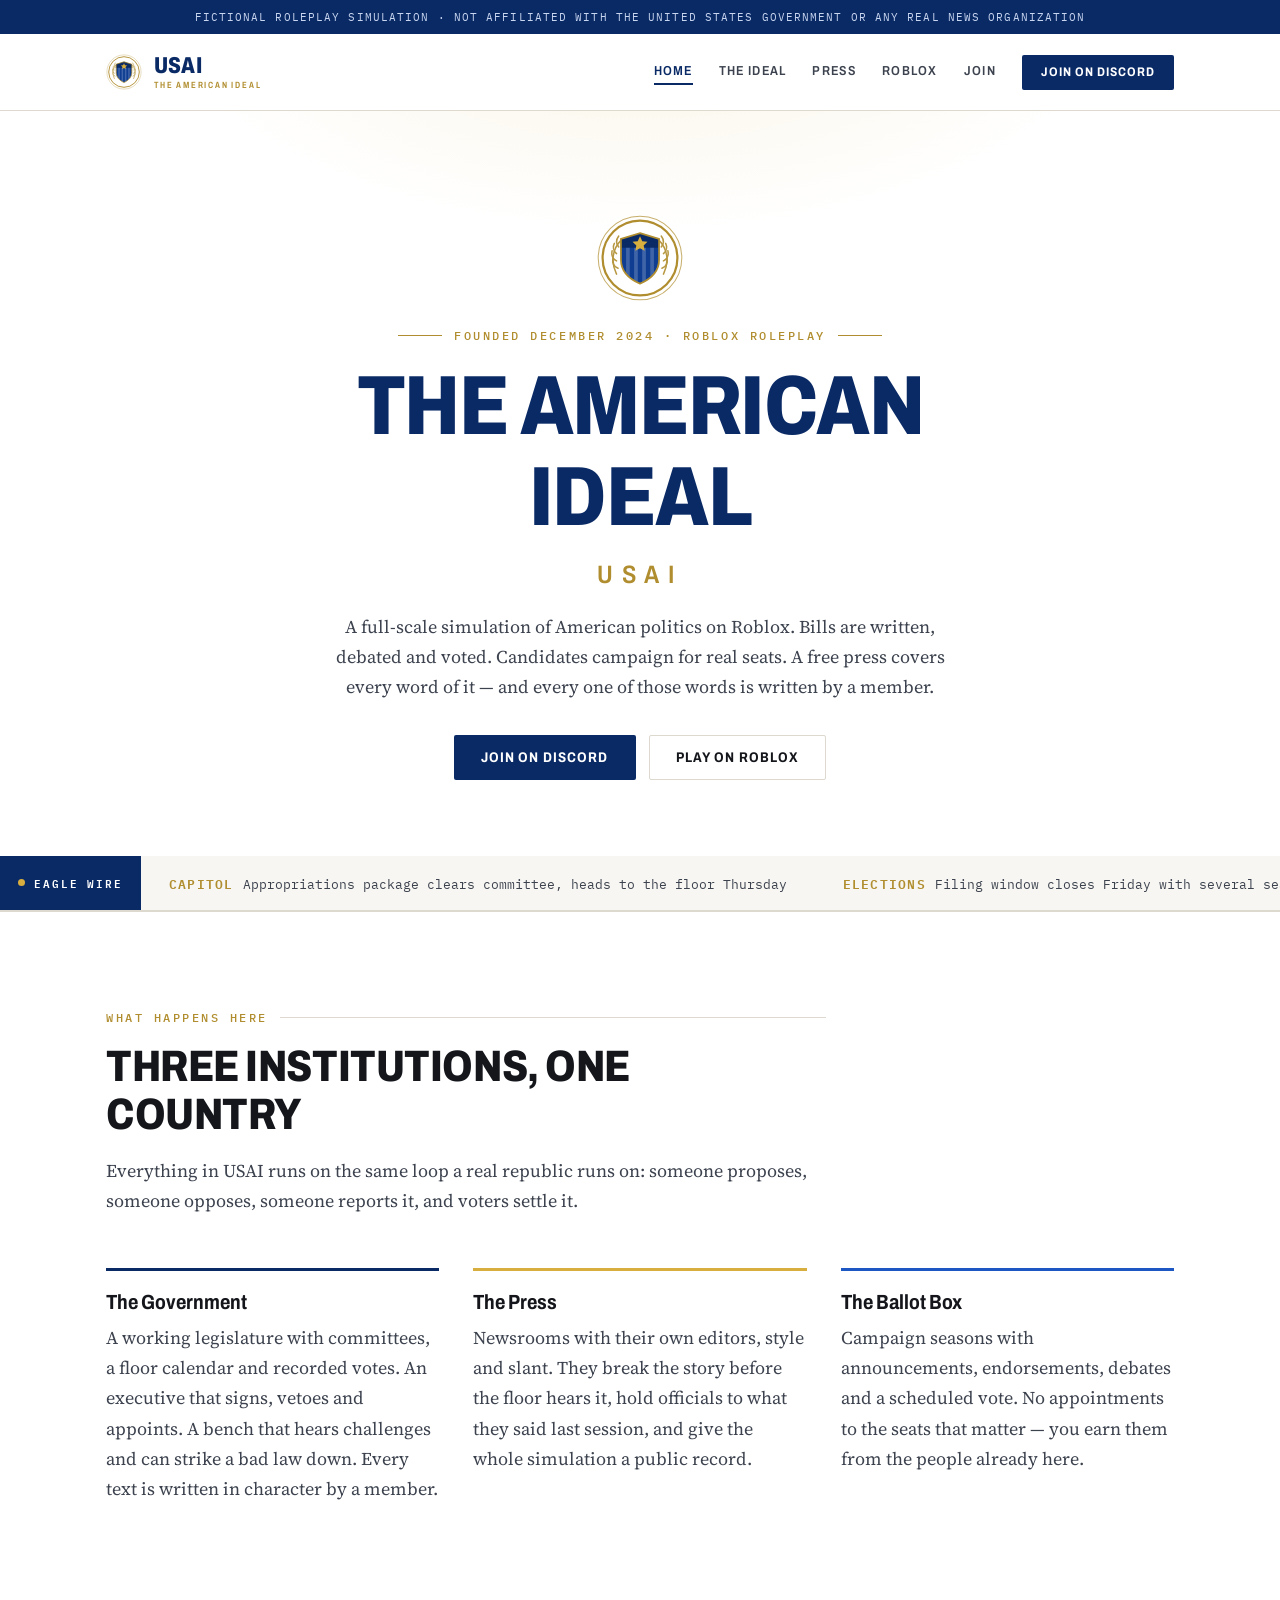
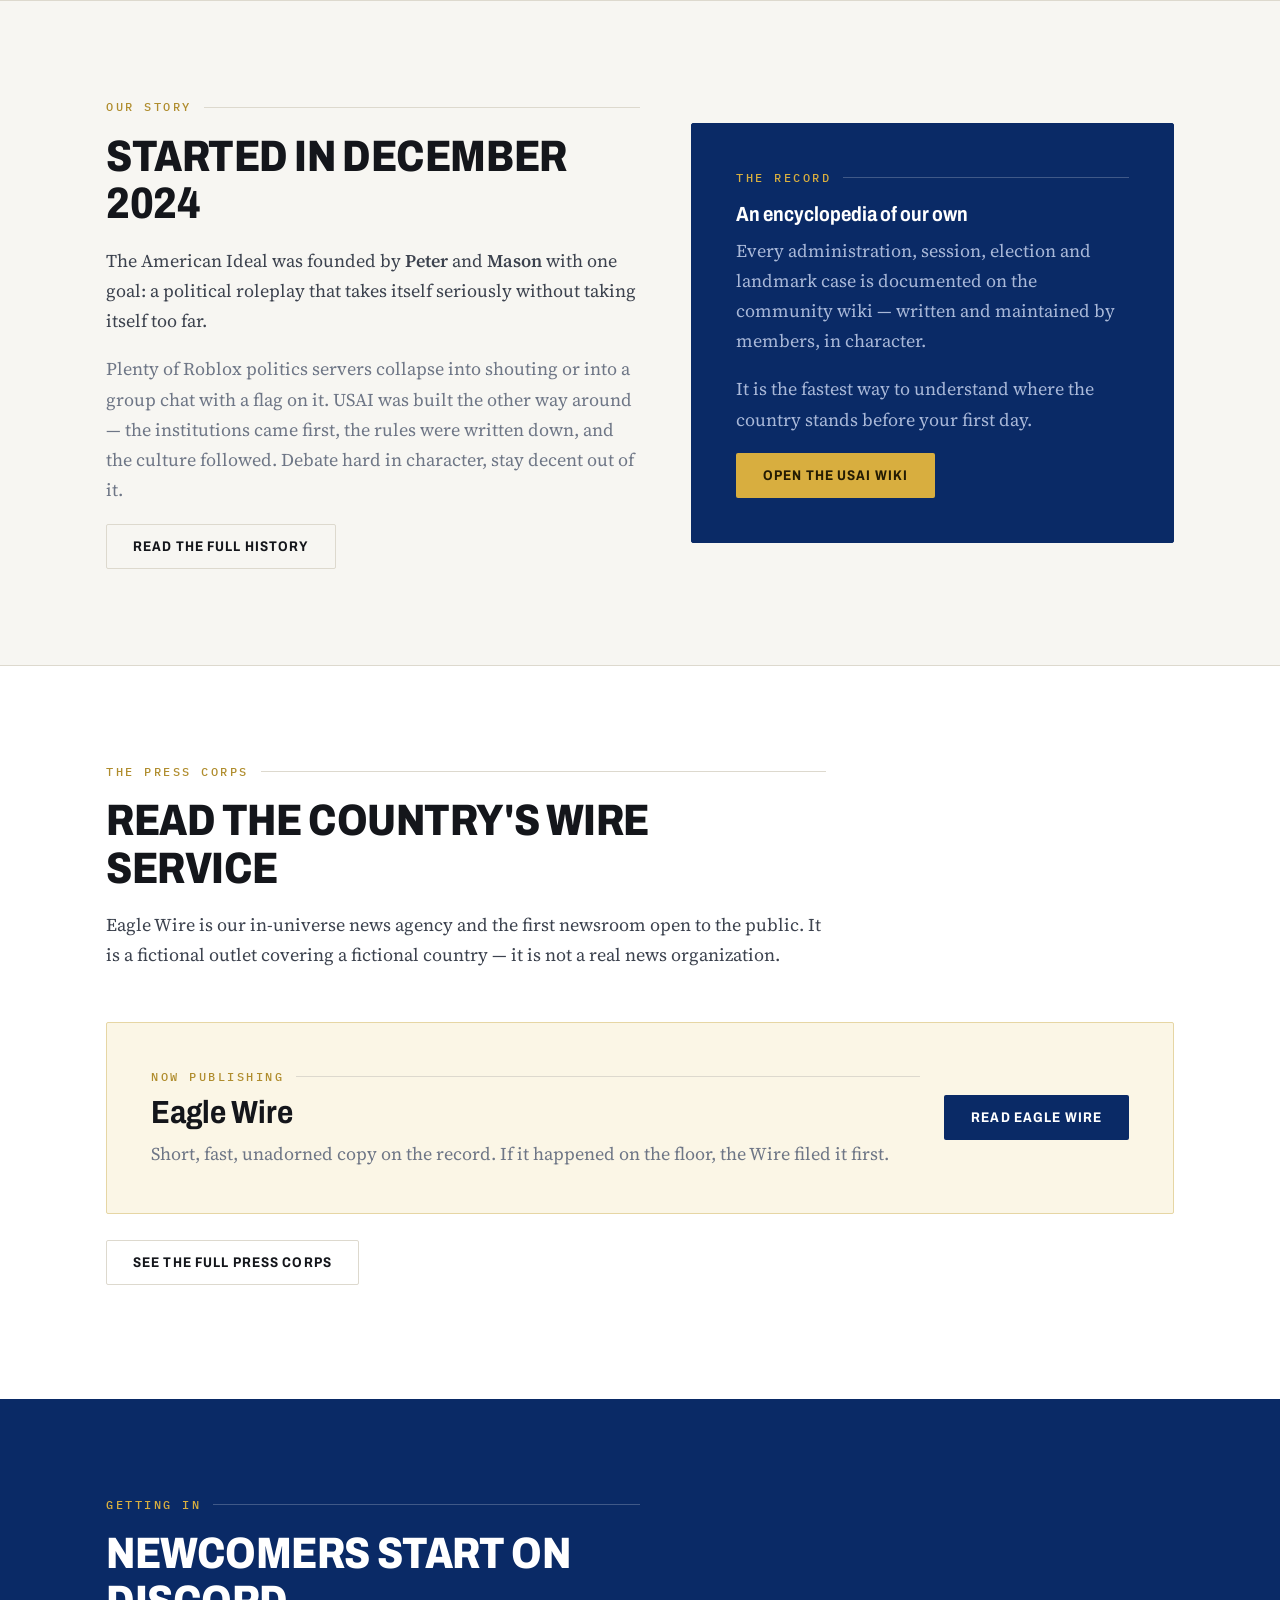
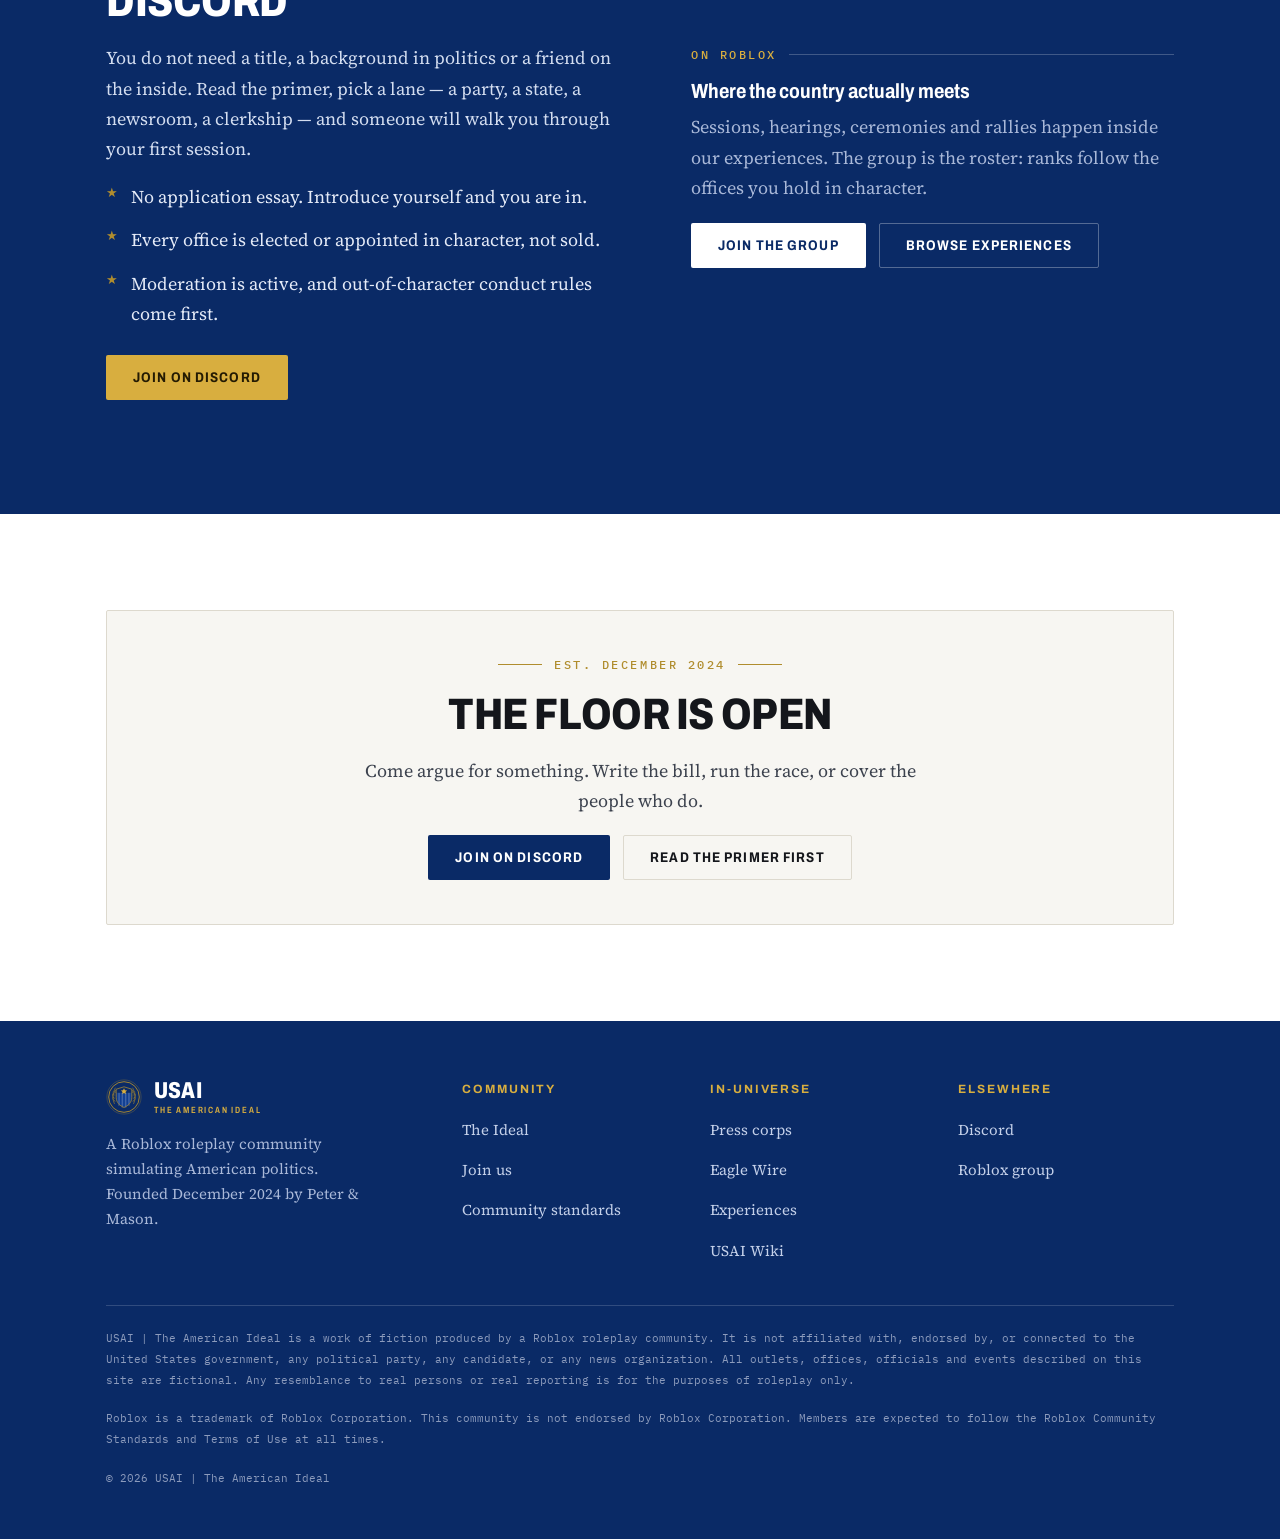
==== index.html @ fcc7422c "Add files via upload" ====
<!DOCTYPE html>
<html lang="en">
<head>
<meta charset="utf-8">
<meta name="viewport" content="width=device-width, initial-scale=1">
<title>USAI | The American Ideal — Roblox political roleplay community</title>
<meta name="description" content="The American Ideal (USAI) is a Roblox roleplay community simulating American politics — Congress, the courts, elections and a full press corps. Founded December 2024. Join on Discord.">
<link rel="canonical" href="https://YOURDOMAIN.com/index.html">
<meta name="theme-color" content="#0A2A66">
<meta property="og:type" content="website">
<meta property="og:title" content="USAI | The American Ideal — Roblox political roleplay community">
<meta property="og:description" content="The American Ideal (USAI) is a Roblox roleplay community simulating American politics — Congress, the courts, elections and a full press corps. Founded December 2024. Join on Discord.">
<meta property="og:url" content="https://YOURDOMAIN.com/index.html">
<meta property="og:site_name" content="USAI | The American Ideal">
<meta name="twitter:card" content="summary_large_image">
<link rel="icon" href="assets/emblem.svg" type="image/svg+xml">
<link rel="preconnect" href="https://fonts.googleapis.com">
<link rel="preconnect" href="https://fonts.gstatic.com" crossorigin>
<link href="https://fonts.googleapis.com/css2?family=Archivo:wdth,wght@62..125,400..800&family=IBM+Plex+Mono:wght@400;500;600&family=Source+Serif+4:opsz,wght@8..60,400..700&display=swap" rel="stylesheet">
<link rel="stylesheet" href="styles.css">
<script type="application/ld+json">
{
  "@context": "https://schema.org",
  "@type": "Organization",
  "name": "USAI | The American Ideal",
  "alternateName": "The American Ideal",
  "url": "https://YOURDOMAIN.com/",
  "logo": "https://YOURDOMAIN.com/assets/emblem.svg",
  "foundingDate": "2024-12",
  "description": "A Roblox roleplay community simulating American politics, founded in December 2024.",
  "sameAs": ["https://usai.miraheze.org/wiki/Main_Page"]
}
</script>
</head>
<body>
<a class="skip" href="#main">Skip to content</a>

<div class="strip">Fictional roleplay simulation &middot; Not affiliated with the United States government or any real news organization</div>

<header class="site-head">
  <div class="wrap head-inner">
    <a class="brand" href="index.html">
      <img src="assets/emblem.svg" alt="" width="36" height="36">
      <span>
        <span class="brand-name">USAI</span>
        <span class="brand-sub">The American Ideal</span>
      </span>
    </a>
    <button class="menu-btn" type="button" aria-expanded="false" aria-controls="nav">Menu</button>
    <nav class="nav" id="nav" aria-label="Main">
      <a class="nav-link" href="index.html" aria-current="page">Home</a>
      <a class="nav-link" href="about.html">The Ideal</a>
      <a class="nav-link" href="press.html">Press</a>
      <a class="nav-link" href="roblox.html">Roblox</a>
      <a class="nav-link" href="join.html">Join</a>
      <a class="btn btn-primary btn-sm btn-desktop" href="https://discord.gg/YOUR-INVITE" rel="noopener">Join on Discord</a>
    </nav>
  </div>
</header>

<main id="main">

  <section class="hero">
    <div class="wrap hero-inner">
      <img class="hero-seal" src="assets/emblem.svg" alt="USAI emblem" width="88" height="88">
      <p class="eyebrow center">Founded December 2024 &middot; Roblox roleplay</p>
      <h1>The American<br>Ideal<span class="thin">USAI</span></h1>
      <p class="lead">A full-scale simulation of American politics on Roblox. Bills are written, debated and voted. Candidates campaign for real seats. A free press covers every word of it &mdash; and every one of those words is written by a member.</p>
      <div class="hero-cta">
        <a class="btn btn-primary" href="https://discord.gg/YOUR-INVITE" rel="noopener">Join on Discord</a>
        <a class="btn btn-ghost" href="roblox.html">Play on Roblox</a>
      </div>
    </div>

    <div class="ticker" aria-label="Headlines from Eagle Wire">
      <div class="ticker-tag"><span class="dot" aria-hidden="true"></span>Eagle Wire</div>
      <div class="ticker-track">
        <div class="ticker-run">
          <span class="ticker-item"><b>CAPITOL</b>Appropriations package clears committee, heads to the floor Thursday</span>
          <span class="ticker-item"><b>ELECTIONS</b>Filing window closes Friday with several seats still uncontested</span>
          <span class="ticker-item"><b>COURTS</b>Court sets argument in the challenge to Directive 14</span>
          <span class="ticker-item"><b>EXECUTIVE</b>Departments file their three-week progress reports</span>
          <span class="ticker-item" aria-hidden="true"><b>CAPITOL</b>Appropriations package clears committee, heads to the floor Thursday</span>
          <span class="ticker-item" aria-hidden="true"><b>ELECTIONS</b>Filing window closes Friday with several seats still uncontested</span>
          <span class="ticker-item" aria-hidden="true"><b>COURTS</b>Court sets argument in the challenge to Directive 14</span>
          <span class="ticker-item" aria-hidden="true"><b>EXECUTIVE</b>Departments file their three-week progress reports</span>
        </div>
      </div>
    </div>
  </section>

  <section class="section">
    <div class="wrap">
      <div class="section-head reveal">
        <p class="eyebrow">What happens here</p>
        <h2>Three institutions, one country</h2>
        <p class="lead">Everything in USAI runs on the same loop a real republic runs on: someone proposes, someone opposes, someone reports it, and voters settle it.</p>
      </div>
      <div class="pillars reveal">
        <div class="pillar">
          <h3>The Government</h3>
          <p>A working legislature with committees, a floor calendar and recorded votes. An executive that signs, vetoes and appoints. A bench that hears challenges and can strike a bad law down. Every text is written in character by a member.</p>
        </div>
        <div class="pillar">
          <h3>The Press</h3>
          <p>Newsrooms with their own editors, style and slant. They break the story before the floor hears it, hold officials to what they said last session, and give the whole simulation a public record.</p>
        </div>
        <div class="pillar">
          <h3>The Ballot Box</h3>
          <p>Campaign seasons with announcements, endorsements, debates and a scheduled vote. No appointments to the seats that matter &mdash; you earn them from the people already here.</p>
        </div>
      </div>
    </div>
  </section>

  <section class="section section-paper">
    <div class="wrap split">
      <div class="reveal">
        <p class="eyebrow">Our story</p>
        <h2>Started in December 2024</h2>
        <p class="lead">The American Ideal was founded by <strong>Peter</strong> and <strong>Mason</strong> with one goal: a political roleplay that takes itself seriously without taking itself too far.</p>
        <p class="muted">Plenty of Roblox politics servers collapse into shouting or into a group chat with a flag on it. USAI was built the other way around &mdash; the institutions came first, the rules were written down, and the culture followed. Debate hard in character, stay decent out of it.</p>
        <a class="btn btn-ghost" href="about.html">Read the full history</a>
      </div>
      <div class="panel panel-navy reveal">
        <p class="eyebrow">The record</p>
        <h3>An encyclopedia of our own</h3>
        <p class="muted">Every administration, session, election and landmark case is documented on the community wiki &mdash; written and maintained by members, in character.</p>
        <p class="muted">It is the fastest way to understand where the country stands before your first day.</p>
        <a class="btn btn-gold" href="https://usai.miraheze.org/wiki/Main_Page" target="_blank" rel="noopener">Open the USAI Wiki</a>
      </div>
    </div>
  </section>

  <section class="section">
    <div class="wrap">
      <div class="section-head reveal">
        <p class="eyebrow">The press corps</p>
        <h2>Read the country's wire service</h2>
        <p class="lead">Eagle Wire is our in-universe news agency and the first newsroom open to the public. It is a fictional outlet covering a fictional country &mdash; it is not a real news organization.</p>
      </div>
      <div class="panel panel-gold reveal" style="display:flex;flex-wrap:wrap;gap:24px;align-items:center;justify-content:space-between">
        <div style="flex:1 1 320px">
          <p class="eyebrow" style="margin-bottom:10px">Now publishing</p>
          <h3 style="font-size:32px;margin-bottom:8px">Eagle Wire</h3>
          <p class="muted" style="margin-bottom:0">Short, fast, unadorned copy on the record. If it happened on the floor, the Wire filed it first.</p>
        </div>
        <a class="btn btn-primary" href="wire/index.html">Read Eagle Wire</a>
      </div>
      <p style="margin-top:26px"><a class="btn btn-ghost" href="press.html">See the full press corps</a></p>
    </div>
  </section>

  <section class="section section-navy">
    <div class="wrap split">
      <div class="reveal">
        <p class="eyebrow">Getting in</p>
        <h2>Newcomers start on Discord</h2>
        <p class="lead">You do not need a title, a background in politics or a friend on the inside. Read the primer, pick a lane &mdash; a party, a state, a newsroom, a clerkship &mdash; and someone will walk you through your first session.</p>
        <ul class="rules">
          <li>No application essay. Introduce yourself and you are in.</li>
          <li>Every office is elected or appointed in character, not sold.</li>
          <li>Moderation is active, and out-of-character conduct rules come first.</li>
        </ul>
        <p style="margin-top:26px"><a class="btn btn-gold" href="https://discord.gg/YOUR-INVITE" rel="noopener">Join on Discord</a></p>
      </div>
      <div class="reveal">
        <p class="eyebrow">On Roblox</p>
        <h3>Where the country actually meets</h3>
        <p class="muted">Sessions, hearings, ceremonies and rallies happen inside our experiences. The group is the roster: ranks follow the offices you hold in character.</p>
        <div class="hero-cta" style="justify-content:flex-start;margin-top:20px">
          <a class="btn btn-light" href="https://www.roblox.com/groups/0000000" target="_blank" rel="noopener">Join the group</a>
          <a class="btn btn-ghost" style="border-color:rgba(255,255,255,.3);color:#fff" href="roblox.html">Browse experiences</a>
        </div>
      </div>
    </div>
  </section>

  <section class="section">
    <div class="wrap">
      <div class="panel reveal" style="text-align:center">
        <p class="eyebrow center">Est. December 2024</p>
        <h2>The floor is open</h2>
        <p class="lead" style="max-width:600px;margin-inline:auto">Come argue for something. Write the bill, run the race, or cover the people who do.</p>
        <div class="hero-cta">
          <a class="btn btn-primary" href="https://discord.gg/YOUR-INVITE" rel="noopener">Join on Discord</a>
          <a class="btn btn-ghost" href="join.html">Read the primer first</a>
        </div>
      </div>
    </div>
  </section>

</main>

<footer class="site-foot">
  <div class="wrap">
    <div class="foot-grid">
      <div>
        <a class="brand" href="index.html" style="margin-bottom:16px">
          <img src="assets/emblem.svg" alt="" width="36" height="36">
          <span>
            <span class="brand-name">USAI</span>
            <span class="brand-sub">The American Ideal</span>
          </span>
        </a>
        <p style="font-size:15px;max-width:34ch;color:#A9B8D8">A Roblox roleplay community simulating American politics. Founded December 2024 by Peter &amp; Mason.</p>
      </div>
      <div>
        <h4>Community</h4>
        <ul>
          <li><a href="about.html">The Ideal</a></li>
          <li><a href="join.html">Join us</a></li>
          <li><a href="join.html#conduct">Community standards</a></li>
        </ul>
      </div>
      <div>
        <h4>In-universe</h4>
        <ul>
          <li><a href="press.html">Press corps</a></li>
          <li><a href="wire/index.html">Eagle Wire</a></li>
          <li><a href="roblox.html">Experiences</a></li>
          <li><a href="https://usai.miraheze.org/wiki/Main_Page" target="_blank" rel="noopener">USAI Wiki</a></li>
        </ul>
      </div>
      <div>
        <h4>Elsewhere</h4>
        <ul>
          <li><a href="https://discord.gg/YOUR-INVITE" rel="noopener">Discord</a></li>
          <li><a href="https://www.roblox.com/groups/0000000" target="_blank" rel="noopener">Roblox group</a></li>
        </ul>
      </div>
    </div>
    <div class="foot-bottom">
      <p>USAI | The American Ideal is a work of fiction produced by a Roblox roleplay community. It is not affiliated with, endorsed by, or connected to the United States government, any political party, any candidate, or any news organization. All outlets, offices, officials and events described on this site are fictional. Any resemblance to real persons or real reporting is for the purposes of roleplay only.</p>
      <p>Roblox is a trademark of Roblox Corporation. This community is not endorsed by Roblox Corporation. Members are expected to follow the Roblox Community Standards and Terms of Use at all times.</p>
      <p>&copy; <span data-year>2026</span> USAI | The American Ideal</p>
    </div>
  </div>
</footer>

<script src="app.js" defer></script>
</body>
</html>
---- styles.css ----
/* ==========================================================================
   USAI | The American Ideal — façade stylesheet
   White-dominant, gold accent, federal blue.
   ========================================================================== */

:root {
  --white:     #FFFFFF;
  --paper:     #F7F6F2;
  --paper-2:   #EFEDE6;
  --rule:      #DDD9CE;
  --rule-soft: #E9E6DE;

  --navy:      #0A2A66;
  --blue:      #0F3D91;
  --blue-lift: #1D57C4;
  --gold:      #B08D2E;
  --gold-lift: #D8AE3F;
  --gold-wash: #FBF6E6;

  --ink:       #14161B;
  --ink-2:     #3C424E;
  --ink-3:     #6E7686;

  --display: "Archivo", "Helvetica Neue", Arial, sans-serif;
  --serif:   "Source Serif 4", Georgia, "Times New Roman", serif;
  --mono:    "IBM Plex Mono", ui-monospace, Consolas, monospace;

  --wrap: 1180px;
  --gut: clamp(20px, 5vw, 56px);
}

*, *::before, *::after { box-sizing: border-box; }
html { scroll-behavior: smooth; -webkit-text-size-adjust: 100%; }

body {
  margin: 0;
  background: var(--white);
  color: var(--ink);
  font-family: var(--serif);
  font-size: clamp(16px, .55vw + 15px, 18px);
  line-height: 1.68;
  -webkit-font-smoothing: antialiased;
}

img, svg { max-width: 100%; display: block; }
a { color: var(--blue); text-underline-offset: 3px; }
a:hover { color: var(--blue-lift); }
:focus-visible { outline: 2px solid var(--blue); outline-offset: 3px; }

.skip { position: absolute; left: -9999px; background: var(--navy); color: #fff; padding: 10px 16px; z-index: 300; font-family: var(--mono); font-size: 13px; }
.skip:focus { left: 12px; top: 12px; }

.wrap { width: 100%; max-width: var(--wrap); margin-inline: auto; padding-inline: var(--gut); }

/* ---------- Type ---------------------------------------------------------- */

h1, h2, h3, .display, .nav-link, .btn, .stat-num {
  font-family: var(--display);
  font-variation-settings: "wdth" 84;
  font-weight: 700;
  line-height: 1.08;
  margin: 0;
}
h1 { font-size: clamp(42px, 6.6vw, 84px); font-weight: 800; text-transform: uppercase; letter-spacing: -.015em; }
h2 { font-size: clamp(28px, 3.6vw, 44px); font-weight: 800; text-transform: uppercase; letter-spacing: -.01em; margin-bottom: 18px; }
h3 { font-size: clamp(19px, 1.6vw, 24px); margin-bottom: 10px; }

p { margin: 0 0 18px; }
p.lead { font-size: clamp(18px, 1.3vw, 21px); color: var(--ink-2); }
.muted { color: var(--ink-3); }
strong { font-weight: 600; }

.eyebrow {
  font-family: var(--mono);
  font-size: 11.5px; font-weight: 500;
  letter-spacing: .22em; text-transform: uppercase;
  color: var(--gold);
  margin: 0 0 16px;
  display: flex; align-items: center; gap: 12px;
}
.eyebrow::after { content: ""; flex: 1; height: 1px; background: var(--rule); }
.eyebrow.center { justify-content: center; }
.eyebrow.center::before, .eyebrow.center::after { content: ""; flex: 0 0 44px; height: 1px; background: var(--gold); }

/* ---------- Buttons ------------------------------------------------------- */

.btn {
  display: inline-flex; align-items: center; gap: 9px;
  padding: 14px 26px; border: 1.5px solid transparent; border-radius: 2px;
  font-size: 14px; font-weight: 700; text-transform: uppercase; letter-spacing: .08em;
  text-decoration: none; cursor: pointer;
  transition: background-color .18s, color .18s, border-color .18s, transform .18s;
}
.btn:hover { transform: translateY(-2px); }
.btn-primary { background: var(--navy); color: #fff; }
.btn-primary:hover { background: var(--blue); color: #fff; }
.btn-gold { background: var(--gold-lift); color: #241B03; }
.btn-gold:hover { background: var(--gold); color: #fff; }
.btn-ghost { border-color: var(--rule); color: var(--ink); }
.btn-ghost:hover { border-color: var(--navy); color: var(--navy); }
.btn-light { background: #fff; color: var(--navy); }
.btn-light:hover { background: var(--gold-wash); color: var(--navy); }
.btn-sm { padding: 10px 18px; font-size: 12.5px; }

/* ---------- Header -------------------------------------------------------- */

.strip {
  background: var(--navy); color: #C9D6F0;
  font-family: var(--mono); font-size: 11px; letter-spacing: .1em; text-transform: uppercase;
  text-align: center; padding: 8px 16px;
}

.site-head {
  position: sticky; top: 0; z-index: 100;
  background: rgba(255,255,255,.94);
  backdrop-filter: blur(10px);
  border-bottom: 1px solid var(--rule);
}
.head-inner { display: flex; align-items: center; gap: 20px; height: 76px; }
.brand { display: flex; align-items: center; gap: 12px; text-decoration: none; margin-right: auto; }
.brand img { width: 36px; height: 36px; }
.brand-name { display: block; font-family: var(--display); font-variation-settings: "wdth" 78; font-weight: 800; font-size: 23px; color: var(--navy); line-height: 1; letter-spacing: .01em; }
.brand-sub { display: block; font-family: var(--display); font-variation-settings: "wdth" 74; font-weight: 600; font-size: 9px; letter-spacing: .2em; text-transform: uppercase; color: var(--gold); margin-top: 4px; line-height: 1; }

.nav { display: flex; align-items: center; gap: 26px; }
.nav-link { font-size: 13px; font-weight: 600; text-transform: uppercase; letter-spacing: .1em; color: var(--ink-2); text-decoration: none; padding: 5px 0; border-bottom: 2px solid transparent; }
.nav-link:hover { color: var(--navy); border-bottom-color: var(--gold-lift); }
.nav-link[aria-current="page"] { color: var(--navy); border-bottom-color: var(--navy); }

.menu-btn { display: none; background: none; border: 1px solid var(--rule); border-radius: 2px; color: var(--ink); padding: 9px 12px; font-family: var(--mono); font-size: 12px; letter-spacing: .12em; text-transform: uppercase; cursor: pointer; }

/* ---------- Hero ---------------------------------------------------------- */

.hero {
  position: relative;
  background: var(--white);
  border-bottom: 1px solid var(--rule);
  padding: clamp(56px, 8vw, 104px) 0 0;
  overflow: hidden;
}
.hero::before {
  content: ""; position: absolute; inset: 0;
  background: radial-gradient(720px 380px at 50% -18%, rgba(216,174,63,.16), transparent 70%);
  pointer-events: none;
}
.hero h1 { color: var(--navy); }
.hero-inner { position: relative; text-align: center; padding-bottom: clamp(44px, 6vw, 76px); }
.hero-seal { width: clamp(66px, 7vw, 88px); margin: 0 auto 24px; }
.hero h1 .thin { display: block; font-size: .3em; font-weight: 600; letter-spacing: .34em; color: var(--gold); margin-top: 18px; }
.hero p.lead { max-width: 640px; margin: 24px auto 32px; }
.hero-cta { display: flex; flex-wrap: wrap; gap: 13px; justify-content: center; }

.gold-rule { height: 3px; background: linear-gradient(90deg, var(--gold-lift), var(--gold) 50%, var(--gold-lift)); }

/* ---------- Wire ticker (signature) --------------------------------------- */

.ticker { display: flex; background: var(--paper); border-bottom: 1px solid var(--rule); }
.ticker-tag {
  flex: none; background: var(--navy); color: #fff;
  font-family: var(--mono); font-size: 10.5px; font-weight: 600; letter-spacing: .18em; text-transform: uppercase;
  display: flex; align-items: center; gap: 9px; padding: 0 18px;
}
.ticker-tag .dot { width: 7px; height: 7px; border-radius: 50%; background: var(--gold-lift); animation: pulse 2.4s ease-in-out infinite; }
@keyframes pulse { 0%,100% { opacity: 1 } 50% { opacity: .3 } }
.ticker-track { flex: 1; overflow: hidden; padding: 12px 0; }
.ticker-run { display: inline-flex; white-space: nowrap; animation: slide 54s linear infinite; }
.ticker:hover .ticker-run { animation-play-state: paused; }
@keyframes slide { from { transform: translateX(0) } to { transform: translateX(-50%) } }
.ticker-item { font-family: var(--mono); font-size: 12.5px; color: var(--ink-2); padding: 0 28px; }
.ticker-item b { color: var(--gold); font-weight: 600; letter-spacing: .1em; margin-right: 9px; }

/* ---------- Sections ------------------------------------------------------ */

.section { padding: clamp(58px, 7.5vw, 100px) 0; }
.section-paper { background: var(--paper); border-block: 1px solid var(--rule); }
.section-navy { background: var(--navy); color: #E4EAF7; }
.section-navy h2, .section-navy h3 { color: #fff; }
.section-navy .eyebrow { color: var(--gold-lift); }
.section-navy .eyebrow::after { background: rgba(255,255,255,.22); }
.section-navy .muted { color: #A9B8D8; }
.section-navy p.lead { color: #D3DDF0; }

.section-head { max-width: 720px; margin-bottom: clamp(32px, 4vw, 52px); }
.section-head.center { margin-inline: auto; text-align: center; }

.split { display: grid; grid-template-columns: 1.05fr .95fr; gap: clamp(28px, 4vw, 56px); align-items: center; }

.pillars { display: grid; grid-template-columns: repeat(3, 1fr); gap: 34px; }
.pillar { border-top: 3px solid var(--navy); padding-top: 20px; }
.pillar:nth-child(2) { border-top-color: var(--gold-lift); }
.pillar:nth-child(3) { border-top-color: var(--blue-lift); }
.pillar p { color: var(--ink-2); margin-bottom: 0; }

/* ---------- Cards --------------------------------------------------------- */

.grid { display: grid; gap: 22px; }
.grid-2 { grid-template-columns: repeat(2, 1fr); }
.grid-3 { grid-template-columns: repeat(3, 1fr); }

.card {
  background: #fff; border: 1px solid var(--rule); border-radius: 2px;
  padding: 26px; display: flex; flex-direction: column;
  transition: border-color .2s, box-shadow .2s, transform .2s;
}
.card:hover { border-color: var(--gold); box-shadow: 0 10px 28px rgba(20,22,27,.07); transform: translateY(-3px); }
.card p { color: var(--ink-2); }
.card .card-foot { margin-top: auto; padding-top: 14px; }

.card-live { border-color: var(--navy); border-top: 3px solid var(--gold-lift); }

.outlet-mark { font-family: var(--display); font-variation-settings: "wdth" 78; font-weight: 800; font-size: 26px; text-transform: uppercase; letter-spacing: -.01em; color: var(--navy); margin-bottom: 4px; }
.outlet-kind { font-family: var(--mono); font-size: 10.5px; letter-spacing: .16em; text-transform: uppercase; color: var(--ink-3); margin-bottom: 15px; }
.outlet-url { font-family: var(--mono); font-size: 11.5px; color: var(--ink-3); }

.badge { display: inline-block; font-family: var(--mono); font-size: 10px; letter-spacing: .16em; text-transform: uppercase; border: 1px solid var(--rule); border-radius: 100px; padding: 5px 12px; color: var(--ink-3); }
.badge-live { background: var(--gold-wash); border-color: var(--gold); color: #6B5310; }

.panel { background: var(--paper); border: 1px solid var(--rule); border-radius: 2px; padding: clamp(26px, 3.6vw, 44px); }
.panel-navy { background: var(--navy); color: #DDE5F5; border-color: var(--navy); }
.panel-navy h2, .panel-navy h3 { color: #fff; }
.panel-navy .muted { color: #A9B8D8; }
.panel-navy .eyebrow { color: var(--gold-lift); }
.panel-navy .eyebrow::after { background: rgba(255,255,255,.22); }
.panel-gold { background: var(--gold-wash); border-color: #E6D6A4; }

/* ---------- Timeline / stats / rules -------------------------------------- */

.timeline { list-style: none; margin: 0 0 0 6px; padding-left: 0; border-left: 2px solid var(--rule); }
.timeline li { position: relative; padding: 0 0 32px 28px; }
.timeline li::before { content: ""; position: absolute; left: -7px; top: 8px; width: 12px; height: 12px; border-radius: 50%; background: var(--gold-lift); box-shadow: 0 0 0 4px #fff; }
.section-paper .timeline li::before { box-shadow: 0 0 0 4px var(--paper); }
.timeline .when { display: block; font-family: var(--mono); font-size: 11px; letter-spacing: .16em; text-transform: uppercase; color: var(--gold); margin-bottom: 6px; }
.timeline p { margin-bottom: 0; color: var(--ink-2); }

.stats { display: grid; grid-template-columns: repeat(4, 1fr); gap: 20px; }
.stat { border-top: 1px solid var(--rule); padding-top: 16px; }
.section-navy .stat, .panel-navy .stat { border-top-color: rgba(255,255,255,.22); }
.stat-num { display: block; font-size: clamp(28px, 3.2vw, 40px); font-weight: 800; color: var(--navy); }
.panel-navy .stat-num, .section-navy .stat-num { color: var(--gold-lift); }
.stat-lab { font-family: var(--mono); font-size: 10.5px; letter-spacing: .16em; text-transform: uppercase; color: var(--ink-3); }
.panel-navy .stat-lab, .section-navy .stat-lab { color: #A9B8D8; }

.rules { list-style: none; margin: 0; padding: 0; display: grid; gap: 13px; }
.rules li { display: flex; gap: 13px; align-items: flex-start; }
.rules li::before { content: "★"; color: var(--gold); font-size: 13px; line-height: 1.75; flex: none; }
.panel-navy .rules li::before { color: var(--gold-lift); }

/* ---------- Footer -------------------------------------------------------- */

.site-foot { background: var(--navy); color: #C4D0E9; padding: 58px 0 32px; }
.site-foot .brand-name { color: #fff; }
.site-foot .brand-sub { color: var(--gold-lift); }
.foot-grid { display: grid; grid-template-columns: 1.5fr 1fr 1fr 1fr; gap: 32px; margin-bottom: 40px; }
.foot-grid h4 { font-family: var(--display); font-size: 12px; font-weight: 700; text-transform: uppercase; letter-spacing: .16em; color: var(--gold-lift); margin: 0 0 15px; }
.foot-grid ul { list-style: none; margin: 0; padding: 0; display: grid; gap: 10px; }
.foot-grid a { color: #C4D0E9; text-decoration: none; font-size: 15px; }
.foot-grid a:hover { color: #fff; }
.foot-bottom { border-top: 1px solid rgba(255,255,255,.16); padding-top: 22px; font-family: var(--mono); font-size: 11px; line-height: 1.9; color: #8C9BBC; }

/* ---------- Reveal / responsive ------------------------------------------- */

.reveal { opacity: 0; transform: translateY(16px); transition: opacity .6s ease, transform .6s ease; }
.reveal.in { opacity: 1; transform: none; }

@media (max-width: 960px) {
  .pillars, .grid-2, .grid-3, .split { grid-template-columns: 1fr; }
  .stats { grid-template-columns: 1fr 1fr; }
  .foot-grid { grid-template-columns: 1fr 1fr; }
  .menu-btn { display: block; }
  .nav {
    position: fixed; inset: 0 0 auto; top: 0; height: 100vh;
    flex-direction: column; align-items: flex-start; justify-content: center;
    gap: 20px; padding: 0 var(--gut); background: #fff;
    transform: translateX(100%); transition: transform .3s ease; z-index: 150;
  }
  .nav.open { transform: none; }
  .nav .nav-link { font-size: 22px; }
  .head-inner .btn-desktop { display: none; }
}
@media (max-width: 560px) {
  .stats, .foot-grid { grid-template-columns: 1fr; }
  .ticker-tag { padding: 0 12px; font-size: 9.5px; }
}
@media (prefers-reduced-motion: reduce) {
  html { scroll-behavior: auto; }
  *, *::before, *::after { animation-duration: .001ms !important; animation-iteration-count: 1 !important; transition-duration: .001ms !important; }
  .reveal { opacity: 1; transform: none; }
}
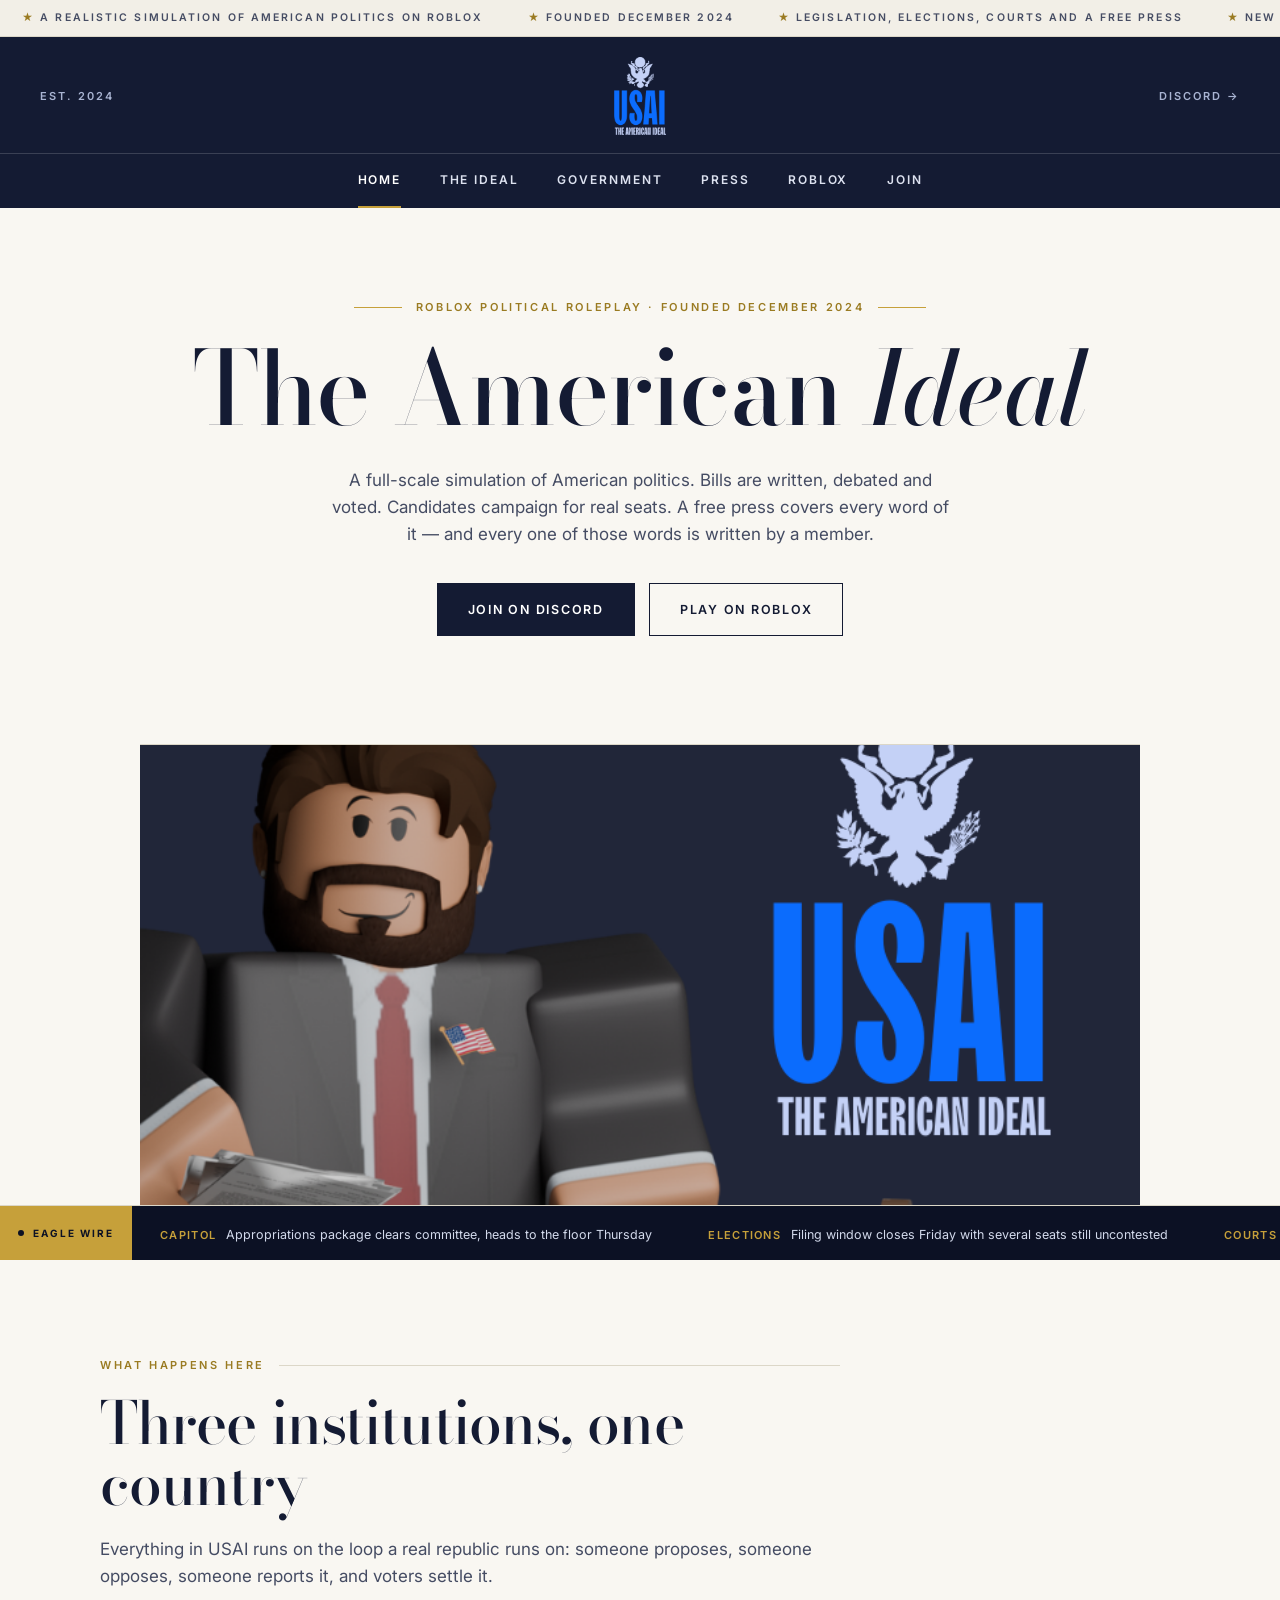
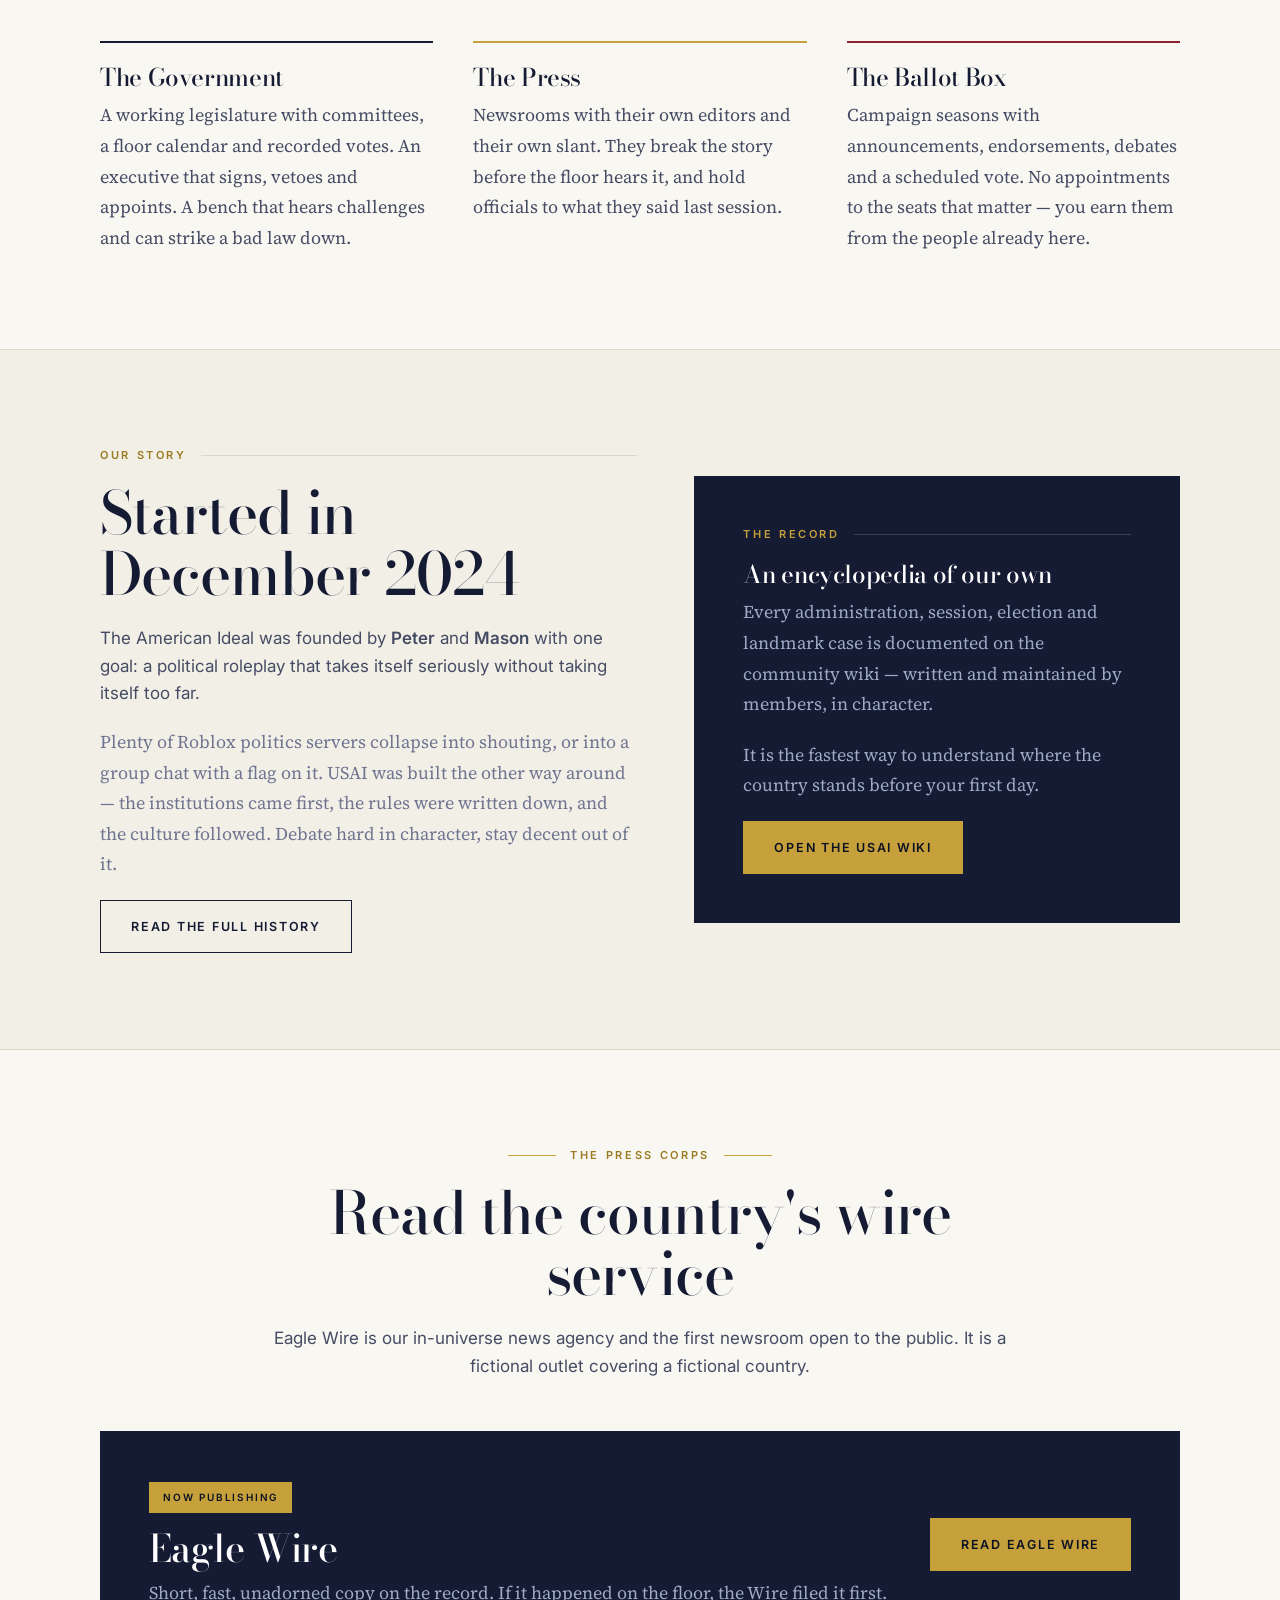
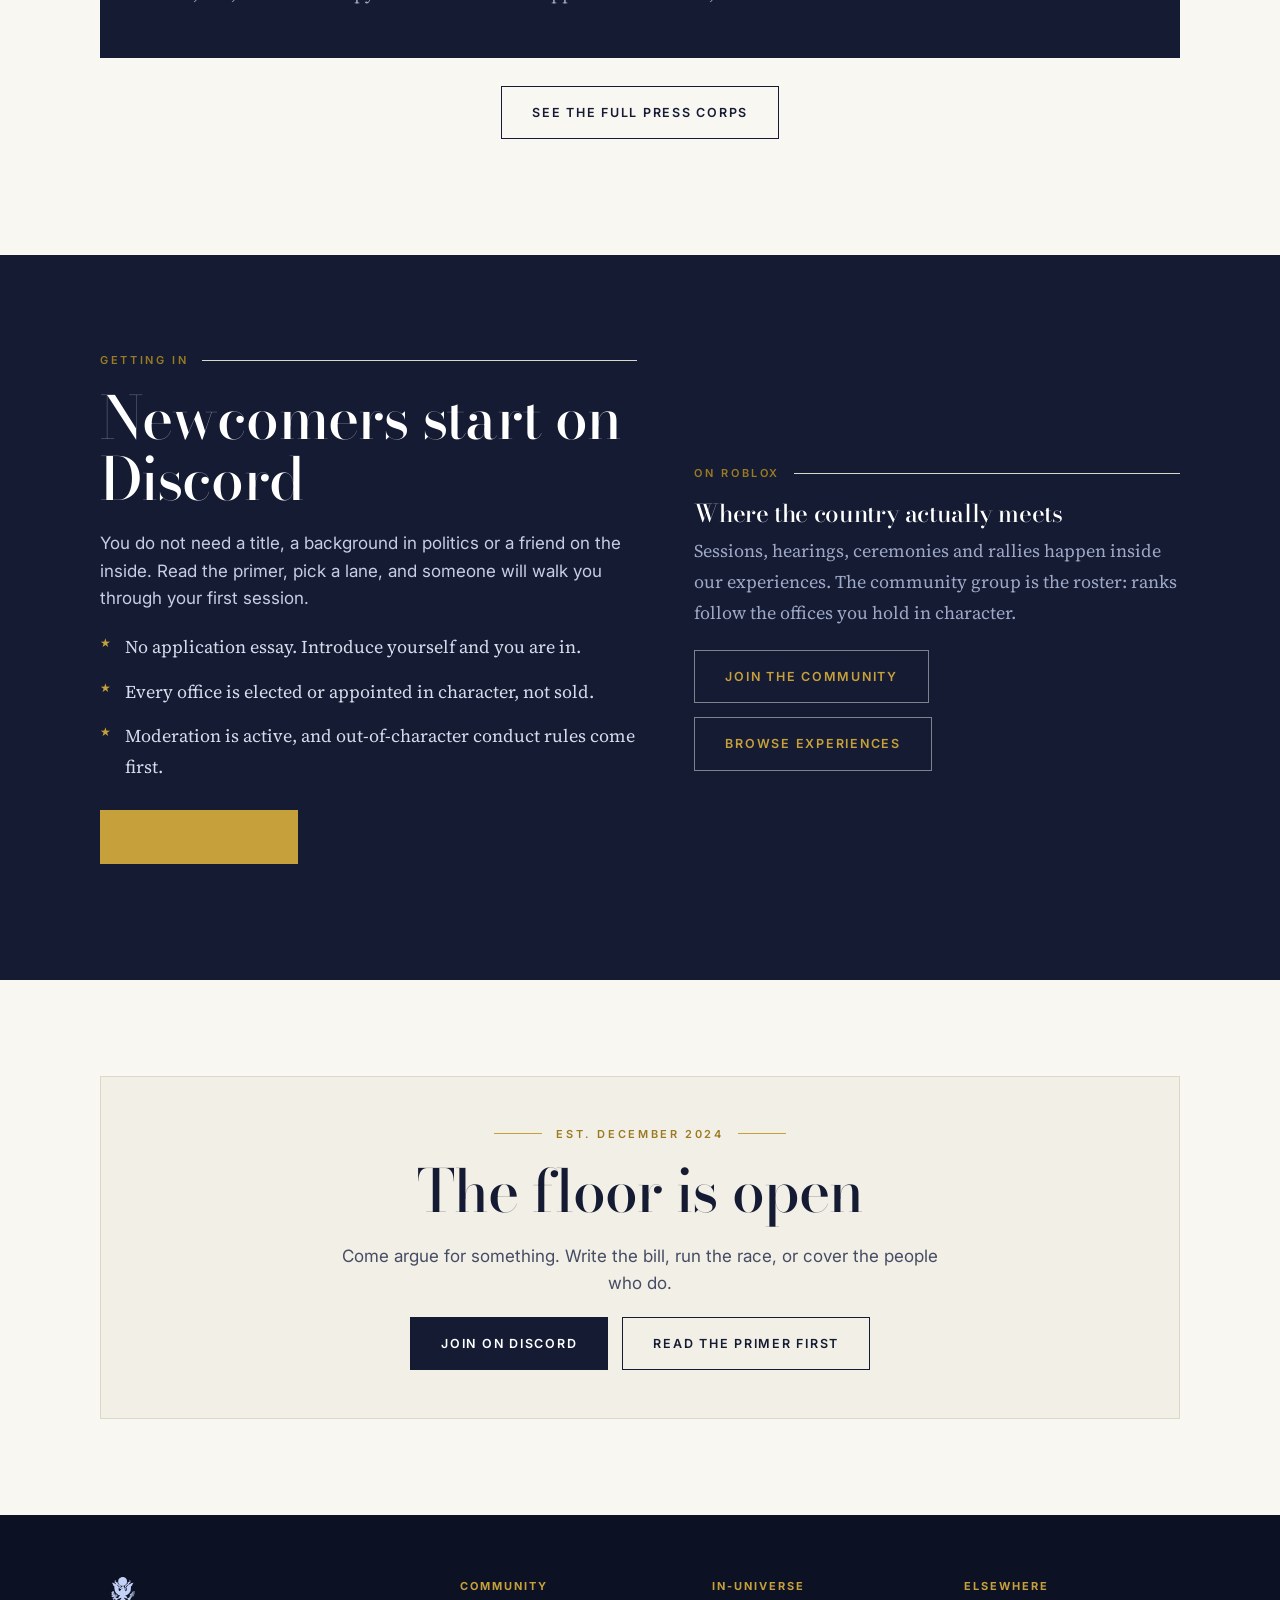
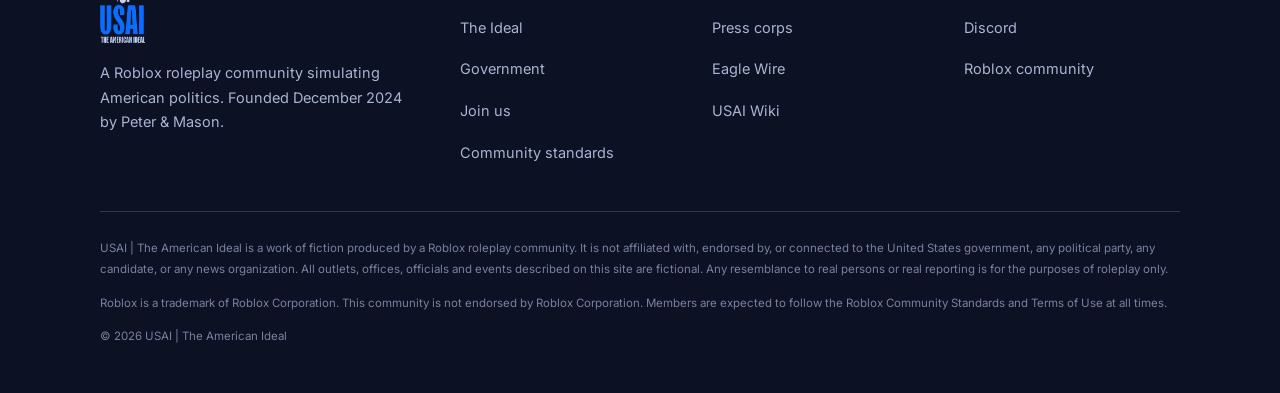
==== commit c45c8121: "Add files via upload" ====
--- a/index.html
+++ b/index.html
@@ -4,19 +4,20 @@
 <meta charset="utf-8">
 <meta name="viewport" content="width=device-width, initial-scale=1">
 <title>USAI | The American Ideal — Roblox political roleplay community</title>
-<meta name="description" content="The American Ideal (USAI) is a Roblox roleplay community simulating American politics — Congress, the courts, elections and a full press corps. Founded December 2024. Join on Discord.">
-<link rel="canonical" href="https://YOURDOMAIN.com/index.html">
-<meta name="theme-color" content="#0A2A66">
+<meta name="description" content="The American Ideal (USAI) is a Roblox roleplay community simulating American politics — legislation, elections, courts and a free press. Founded December 2024. Join on Discord.">
+<link rel="canonical" href="https://usamericanideal.com/index.html">
+<meta name="theme-color" content="#141B33">
 <meta property="og:type" content="website">
 <meta property="og:title" content="USAI | The American Ideal — Roblox political roleplay community">
-<meta property="og:description" content="The American Ideal (USAI) is a Roblox roleplay community simulating American politics — Congress, the courts, elections and a full press corps. Founded December 2024. Join on Discord.">
-<meta property="og:url" content="https://YOURDOMAIN.com/index.html">
+<meta property="og:description" content="The American Ideal (USAI) is a Roblox roleplay community simulating American politics — legislation, elections, courts and a free press. Founded December 2024. Join on Discord.">
+<meta property="og:url" content="https://usamericanideal.com/index.html">
+<meta property="og:image" content="https://usamericanideal.com/assets/usai-banner.png">
 <meta property="og:site_name" content="USAI | The American Ideal">
 <meta name="twitter:card" content="summary_large_image">
-<link rel="icon" href="assets/emblem.svg" type="image/svg+xml">
+<link rel="icon" href="assets/usai-eagle.png" type="image/png">
 <link rel="preconnect" href="https://fonts.googleapis.com">
 <link rel="preconnect" href="https://fonts.gstatic.com" crossorigin>
-<link href="https://fonts.googleapis.com/css2?family=Archivo:wdth,wght@62..125,400..800&family=IBM+Plex+Mono:wght@400;500;600&family=Source+Serif+4:opsz,wght@8..60,400..700&display=swap" rel="stylesheet">
+<link href="https://fonts.googleapis.com/css2?family=Bodoni+Moda:ital,opsz,wght@0,6..96,400..700;1,6..96,400..600&family=Inter:wght@400;500;600;700&family=Source+Serif+4:opsz,wght@8..60,400..600&display=swap" rel="stylesheet">
 <link rel="stylesheet" href="styles.css">
 <script type="application/ld+json">
 {
@@ -24,8 +25,8 @@
   "@type": "Organization",
   "name": "USAI | The American Ideal",
   "alternateName": "The American Ideal",
-  "url": "https://YOURDOMAIN.com/",
-  "logo": "https://YOURDOMAIN.com/assets/emblem.svg",
+  "url": "https://usamericanideal.com/",
+  "logo": "https://usamericanideal.com/assets/usai-logo.png",
   "foundingDate": "2024-12",
   "description": "A Roblox roleplay community simulating American politics, founded in December 2024.",
   "sameAs": ["https://usai.miraheze.org/wiki/Main_Page"]
@@ -35,26 +36,28 @@
 <body>
 <a class="skip" href="#main">Skip to content</a>
 
-<div class="strip">Fictional roleplay simulation &middot; Not affiliated with the United States government or any real news organization</div>
+<div class="marquee" aria-hidden="true">
+  <div class="marquee-run"><span><b>&#9733;</b> A realistic simulation of American politics on Roblox</span><span><b>&#9733;</b> Founded December 2024</span><span><b>&#9733;</b> Legislation, elections, courts and a free press</span><span><b>&#9733;</b> New members welcome &mdash; join us on Discord</span><span><b>&#9733;</b> A realistic simulation of American politics on Roblox</span><span><b>&#9733;</b> Founded December 2024</span><span><b>&#9733;</b> Legislation, elections, courts and a free press</span><span><b>&#9733;</b> New members welcome &mdash; join us on Discord</span></div>
+</div>
 
 <header class="site-head">
-  <div class="wrap head-inner">
-    <a class="brand" href="index.html">
-      <img src="assets/emblem.svg" alt="" width="36" height="36">
-      <span>
-        <span class="brand-name">USAI</span>
-        <span class="brand-sub">The American Ideal</span>
-      </span>
-    </a>
-    <button class="menu-btn" type="button" aria-expanded="false" aria-controls="nav">Menu</button>
-    <nav class="nav" id="nav" aria-label="Main">
-      <a class="nav-link" href="index.html" aria-current="page">Home</a>
-      <a class="nav-link" href="about.html">The Ideal</a>
-      <a class="nav-link" href="press.html">Press</a>
-      <a class="nav-link" href="roblox.html">Roblox</a>
-      <a class="nav-link" href="join.html">Join</a>
-      <a class="btn btn-primary btn-sm btn-desktop" href="https://discord.gg/YOUR-INVITE" rel="noopener">Join on Discord</a>
-    </nav>
+  <div class="wrap head-top">
+    <button class="menu-btn" type="button" aria-expanded="false" aria-controls="navbar"><span class="bars"></span>Menu</button>
+    <span class="head-side" aria-hidden="true">Est. 2024</span>
+    <a class="brand" href="index.html"><img src="assets/usai-logo.png" alt="USAI | The American Ideal" width="130" height="62"></a>
+    <span class="head-side right"><a href="https://discord.gg/USAI" rel="noopener">Discord &rarr;</a></span>
+  </div>
+  <div class="nav-bar" id="navbar">
+    <div class="wrap">
+      <nav class="nav" aria-label="Main">
+        <a class="nav-link" href="index.html" aria-current="page">Home</a>
+        <a class="nav-link" href="about.html">The Ideal</a>
+        <a class="nav-link" href="government.html">Government</a>
+        <a class="nav-link" href="press.html">Press</a>
+        <a class="nav-link" href="roblox.html">Roblox</a>
+        <a class="nav-link" href="join.html">Join</a>
+      </nav>
+    </div>
   </div>
 </header>
 
@@ -62,48 +65,52 @@
 
   <section class="hero">
     <div class="wrap hero-inner">
-      <img class="hero-seal" src="assets/emblem.svg" alt="USAI emblem" width="88" height="88">
-      <p class="eyebrow center">Founded December 2024 &middot; Roblox roleplay</p>
-      <h1>The American<br>Ideal<span class="thin">USAI</span></h1>
-      <p class="lead">A full-scale simulation of American politics on Roblox. Bills are written, debated and voted. Candidates campaign for real seats. A free press covers every word of it &mdash; and every one of those words is written by a member.</p>
+      <p class="eyebrow center">Roblox political roleplay &middot; Founded December 2024</p>
+      <h1>The American <em>Ideal</em></h1>
+      <p class="lead">A full-scale simulation of American politics. Bills are written, debated and voted. Candidates campaign for real seats. A free press covers every word of it &mdash; and every one of those words is written by a member.</p>
       <div class="hero-cta">
-        <a class="btn btn-primary" href="https://discord.gg/YOUR-INVITE" rel="noopener">Join on Discord</a>
-        <a class="btn btn-ghost" href="roblox.html">Play on Roblox</a>
-      </div>
-    </div>
-
-    <div class="ticker" aria-label="Headlines from Eagle Wire">
-      <div class="ticker-tag"><span class="dot" aria-hidden="true"></span>Eagle Wire</div>
-      <div class="ticker-track">
-        <div class="ticker-run">
-          <span class="ticker-item"><b>CAPITOL</b>Appropriations package clears committee, heads to the floor Thursday</span>
-          <span class="ticker-item"><b>ELECTIONS</b>Filing window closes Friday with several seats still uncontested</span>
-          <span class="ticker-item"><b>COURTS</b>Court sets argument in the challenge to Directive 14</span>
-          <span class="ticker-item"><b>EXECUTIVE</b>Departments file their three-week progress reports</span>
-          <span class="ticker-item" aria-hidden="true"><b>CAPITOL</b>Appropriations package clears committee, heads to the floor Thursday</span>
-          <span class="ticker-item" aria-hidden="true"><b>ELECTIONS</b>Filing window closes Friday with several seats still uncontested</span>
-          <span class="ticker-item" aria-hidden="true"><b>COURTS</b>Court sets argument in the challenge to Directive 14</span>
-          <span class="ticker-item" aria-hidden="true"><b>EXECUTIVE</b>Departments file their three-week progress reports</span>
-        </div>
-      </div>
-    </div>
-  </section>
+        <a class="btn btn-primary" href="https://discord.gg/USAI" rel="noopener">Join on Discord</a>
+        <a class="btn btn-ghost" href="https://www.roblox.com/communities/35400491/USAI-The-American-Ideal#!/about" target="_blank" rel="noopener">Play on Roblox</a>
+      </div>
+    </div>
+    <div class="wrap">
+      <figure class="hero-figure" style="margin-bottom:0">
+        <img src="assets/usai-hero.png" alt="A member of the administration reading the morning papers." width="760" height="545">
+      </figure>
+    </div>
+  </section>
+
+  <div class="ticker" aria-label="Headlines from Eagle Wire">
+    <div class="ticker-tag"><span class="dot" aria-hidden="true"></span>Eagle Wire</div>
+    <div class="ticker-track">
+      <div class="ticker-run">
+        <span class="ticker-item"><b>Capitol</b>Appropriations package clears committee, heads to the floor Thursday</span>
+        <span class="ticker-item"><b>Elections</b>Filing window closes Friday with several seats still uncontested</span>
+        <span class="ticker-item"><b>Courts</b>Court sets argument in the challenge to Directive 14</span>
+        <span class="ticker-item"><b>Executive</b>Departments file their three-week progress reports</span>
+        <span class="ticker-item" aria-hidden="true"><b>Capitol</b>Appropriations package clears committee, heads to the floor Thursday</span>
+        <span class="ticker-item" aria-hidden="true"><b>Elections</b>Filing window closes Friday with several seats still uncontested</span>
+        <span class="ticker-item" aria-hidden="true"><b>Courts</b>Court sets argument in the challenge to Directive 14</span>
+        <span class="ticker-item" aria-hidden="true"><b>Executive</b>Departments file their three-week progress reports</span>
+      </div>
+    </div>
+  </div>
 
   <section class="section">
     <div class="wrap">
       <div class="section-head reveal">
         <p class="eyebrow">What happens here</p>
         <h2>Three institutions, one country</h2>
-        <p class="lead">Everything in USAI runs on the same loop a real republic runs on: someone proposes, someone opposes, someone reports it, and voters settle it.</p>
+        <p class="lead">Everything in USAI runs on the loop a real republic runs on: someone proposes, someone opposes, someone reports it, and voters settle it.</p>
       </div>
       <div class="pillars reveal">
         <div class="pillar">
           <h3>The Government</h3>
-          <p>A working legislature with committees, a floor calendar and recorded votes. An executive that signs, vetoes and appoints. A bench that hears challenges and can strike a bad law down. Every text is written in character by a member.</p>
+          <p>A working legislature with committees, a floor calendar and recorded votes. An executive that signs, vetoes and appoints. A bench that hears challenges and can strike a bad law down.</p>
         </div>
         <div class="pillar">
           <h3>The Press</h3>
-          <p>Newsrooms with their own editors, style and slant. They break the story before the floor hears it, hold officials to what they said last session, and give the whole simulation a public record.</p>
+          <p>Newsrooms with their own editors and their own slant. They break the story before the floor hears it, and hold officials to what they said last session.</p>
         </div>
         <div class="pillar">
           <h3>The Ballot Box</h3>
@@ -113,13 +120,13 @@
     </div>
   </section>
 
-  <section class="section section-paper">
+  <section class="section section-tint">
     <div class="wrap split">
       <div class="reveal">
         <p class="eyebrow">Our story</p>
         <h2>Started in December 2024</h2>
         <p class="lead">The American Ideal was founded by <strong>Peter</strong> and <strong>Mason</strong> with one goal: a political roleplay that takes itself seriously without taking itself too far.</p>
-        <p class="muted">Plenty of Roblox politics servers collapse into shouting or into a group chat with a flag on it. USAI was built the other way around &mdash; the institutions came first, the rules were written down, and the culture followed. Debate hard in character, stay decent out of it.</p>
+        <p class="muted">Plenty of Roblox politics servers collapse into shouting, or into a group chat with a flag on it. USAI was built the other way around &mdash; the institutions came first, the rules were written down, and the culture followed. Debate hard in character, stay decent out of it.</p>
         <a class="btn btn-ghost" href="about.html">Read the full history</a>
       </div>
       <div class="panel panel-navy reveal">
@@ -134,20 +141,20 @@
 
   <section class="section">
     <div class="wrap">
-      <div class="section-head reveal">
-        <p class="eyebrow">The press corps</p>
+      <div class="section-head center reveal">
+        <p class="eyebrow center">The press corps</p>
         <h2>Read the country's wire service</h2>
-        <p class="lead">Eagle Wire is our in-universe news agency and the first newsroom open to the public. It is a fictional outlet covering a fictional country &mdash; it is not a real news organization.</p>
-      </div>
-      <div class="panel panel-gold reveal" style="display:flex;flex-wrap:wrap;gap:24px;align-items:center;justify-content:space-between">
-        <div style="flex:1 1 320px">
-          <p class="eyebrow" style="margin-bottom:10px">Now publishing</p>
-          <h3 style="font-size:32px;margin-bottom:8px">Eagle Wire</h3>
+        <p class="lead">Eagle Wire is our in-universe news agency and the first newsroom open to the public. It is a fictional outlet covering a fictional country.</p>
+      </div>
+      <div class="panel panel-navy reveal" style="display:flex;flex-wrap:wrap;gap:28px;align-items:center;justify-content:space-between">
+        <div style="flex:1 1 340px">
+          <span class="badge badge-live">Now publishing</span>
+          <h3 style="font-size:38px;margin:16px 0 10px">Eagle Wire</h3>
           <p class="muted" style="margin-bottom:0">Short, fast, unadorned copy on the record. If it happened on the floor, the Wire filed it first.</p>
         </div>
-        <a class="btn btn-primary" href="wire/index.html">Read Eagle Wire</a>
-      </div>
-      <p style="margin-top:26px"><a class="btn btn-ghost" href="press.html">See the full press corps</a></p>
+        <a class="btn btn-gold" href="wire/index.html">Read Eagle Wire</a>
+      </div>
+      <p style="margin-top:28px;text-align:center"><a class="btn btn-ghost" href="press.html">See the full press corps</a></p>
     </div>
   </section>
 
@@ -156,21 +163,21 @@
       <div class="reveal">
         <p class="eyebrow">Getting in</p>
         <h2>Newcomers start on Discord</h2>
-        <p class="lead">You do not need a title, a background in politics or a friend on the inside. Read the primer, pick a lane &mdash; a party, a state, a newsroom, a clerkship &mdash; and someone will walk you through your first session.</p>
+        <p class="lead">You do not need a title, a background in politics or a friend on the inside. Read the primer, pick a lane, and someone will walk you through your first session.</p>
         <ul class="rules">
           <li>No application essay. Introduce yourself and you are in.</li>
           <li>Every office is elected or appointed in character, not sold.</li>
           <li>Moderation is active, and out-of-character conduct rules come first.</li>
         </ul>
-        <p style="margin-top:26px"><a class="btn btn-gold" href="https://discord.gg/YOUR-INVITE" rel="noopener">Join on Discord</a></p>
+        <p style="margin-top:28px"><a class="btn btn-gold" href="https://discord.gg/USAI" rel="noopener">Join on Discord</a></p>
       </div>
       <div class="reveal">
         <p class="eyebrow">On Roblox</p>
         <h3>Where the country actually meets</h3>
-        <p class="muted">Sessions, hearings, ceremonies and rallies happen inside our experiences. The group is the roster: ranks follow the offices you hold in character.</p>
-        <div class="hero-cta" style="justify-content:flex-start;margin-top:20px">
-          <a class="btn btn-light" href="https://www.roblox.com/groups/0000000" target="_blank" rel="noopener">Join the group</a>
-          <a class="btn btn-ghost" style="border-color:rgba(255,255,255,.3);color:#fff" href="roblox.html">Browse experiences</a>
+        <p class="muted">Sessions, hearings, ceremonies and rallies happen inside our experiences. The community group is the roster: ranks follow the offices you hold in character.</p>
+        <div class="hero-cta" style="justify-content:flex-start;margin-top:22px">
+          <a class="btn btn-outline-light" href="https://www.roblox.com/communities/35400491/USAI-The-American-Ideal#!/about" target="_blank" rel="noopener">Join the community</a>
+          <a class="btn btn-outline-light" href="roblox.html">Browse experiences</a>
         </div>
       </div>
     </div>
@@ -178,12 +185,12 @@
 
   <section class="section">
     <div class="wrap">
-      <div class="panel reveal" style="text-align:center">
+      <div class="panel panel-tint reveal" style="text-align:center">
         <p class="eyebrow center">Est. December 2024</p>
         <h2>The floor is open</h2>
         <p class="lead" style="max-width:600px;margin-inline:auto">Come argue for something. Write the bill, run the race, or cover the people who do.</p>
         <div class="hero-cta">
-          <a class="btn btn-primary" href="https://discord.gg/YOUR-INVITE" rel="noopener">Join on Discord</a>
+          <a class="btn btn-primary" href="https://discord.gg/USAI" rel="noopener">Join on Discord</a>
           <a class="btn btn-ghost" href="join.html">Read the primer first</a>
         </div>
       </div>
@@ -196,19 +203,14 @@
   <div class="wrap">
     <div class="foot-grid">
       <div>
-        <a class="brand" href="index.html" style="margin-bottom:16px">
-          <img src="assets/emblem.svg" alt="" width="36" height="36">
-          <span>
-            <span class="brand-name">USAI</span>
-            <span class="brand-sub">The American Ideal</span>
-          </span>
-        </a>
-        <p style="font-size:15px;max-width:34ch;color:#A9B8D8">A Roblox roleplay community simulating American politics. Founded December 2024 by Peter &amp; Mason.</p>
+        <img src="assets/usai-logo.png" alt="USAI | The American Ideal" width="140" height="66">
+        <p style="font-family:var(--ui);font-size:14.5px;max-width:34ch;margin:0">A Roblox roleplay community simulating American politics. Founded December 2024 by Peter &amp; Mason.</p>
       </div>
       <div>
         <h4>Community</h4>
         <ul>
           <li><a href="about.html">The Ideal</a></li>
+          <li><a href="government.html">Government</a></li>
           <li><a href="join.html">Join us</a></li>
           <li><a href="join.html#conduct">Community standards</a></li>
         </ul>
@@ -218,15 +220,14 @@
         <ul>
           <li><a href="press.html">Press corps</a></li>
           <li><a href="wire/index.html">Eagle Wire</a></li>
-          <li><a href="roblox.html">Experiences</a></li>
           <li><a href="https://usai.miraheze.org/wiki/Main_Page" target="_blank" rel="noopener">USAI Wiki</a></li>
         </ul>
       </div>
       <div>
         <h4>Elsewhere</h4>
         <ul>
-          <li><a href="https://discord.gg/YOUR-INVITE" rel="noopener">Discord</a></li>
-          <li><a href="https://www.roblox.com/groups/0000000" target="_blank" rel="noopener">Roblox group</a></li>
+          <li><a href="https://discord.gg/USAI" rel="noopener">Discord</a></li>
+          <li><a href="https://www.roblox.com/communities/35400491/USAI-The-American-Ideal#!/about" target="_blank" rel="noopener">Roblox community</a></li>
         </ul>
       </div>
     </div>
--- a/styles.css
+++ b/styles.css
@@ -1,32 +1,37 @@
 /* ==========================================================================
-   USAI | The American Ideal — façade stylesheet
-   White-dominant, gold accent, federal blue.
+   USAI | The American Ideal
+   Cream paper, navy furniture, gold hairlines. Didone display.
    ========================================================================== */
 
 :root {
+  --cream:     #F9F7F2;
+  --cream-2:   #F2EFE7;
+  --cream-3:   #EAE6DA;
   --white:     #FFFFFF;
-  --paper:     #F7F6F2;
-  --paper-2:   #EFEDE6;
-  --rule:      #DDD9CE;
-  --rule-soft: #E9E6DE;
-
-  --navy:      #0A2A66;
-  --blue:      #0F3D91;
-  --blue-lift: #1D57C4;
-  --gold:      #B08D2E;
-  --gold-lift: #D8AE3F;
-  --gold-wash: #FBF6E6;
-
-  --ink:       #14161B;
-  --ink-2:     #3C424E;
-  --ink-3:     #6E7686;
-
-  --display: "Archivo", "Helvetica Neue", Arial, sans-serif;
-  --serif:   "Source Serif 4", Georgia, "Times New Roman", serif;
-  --mono:    "IBM Plex Mono", ui-monospace, Consolas, monospace;
-
-  --wrap: 1180px;
-  --gut: clamp(20px, 5vw, 56px);
+
+  --navy:      #141B33;
+  --navy-2:    #1E2740;
+  --navy-deep: #0C1124;
+  --rule:      #DCD7C8;
+  --rule-navy: rgba(255,255,255,.16);
+
+  --gold:      #9A7B22;
+  --gold-lift: #C6A03A;
+  --gold-pale: #E8D9A8;
+
+  --flag-blue: #1266F1;
+  --crimson:   #8E2231;
+
+  --ink:   #141B33;
+  --ink-2: #454C63;
+  --ink-3: #6F7590;
+
+  --display: "Bodoni Moda", "Didot", Georgia, serif;
+  --body:    "Source Serif 4", Georgia, serif;
+  --ui:      "Inter", -apple-system, "Helvetica Neue", Arial, sans-serif;
+
+  --wrap: 1200px;
+  --gut: clamp(20px, 5vw, 60px);
 }
 
 *, *::before, *::after { box-sizing: border-box; }
@@ -34,252 +39,246 @@
 
 body {
   margin: 0;
-  background: var(--white);
+  background: var(--cream);
   color: var(--ink);
-  font-family: var(--serif);
-  font-size: clamp(16px, .55vw + 15px, 18px);
-  line-height: 1.68;
+  font-family: var(--body);
+  font-size: clamp(16.5px, .5vw + 15.5px, 18px);
+  line-height: 1.7;
   -webkit-font-smoothing: antialiased;
 }
-
 img, svg { max-width: 100%; display: block; }
-a { color: var(--blue); text-underline-offset: 3px; }
-a:hover { color: var(--blue-lift); }
-:focus-visible { outline: 2px solid var(--blue); outline-offset: 3px; }
-
-.skip { position: absolute; left: -9999px; background: var(--navy); color: #fff; padding: 10px 16px; z-index: 300; font-family: var(--mono); font-size: 13px; }
+a { color: var(--navy); text-underline-offset: 3px; }
+a:hover { color: var(--gold); }
+:focus-visible { outline: 2px solid var(--gold-lift); outline-offset: 3px; }
+
+.skip { position: absolute; left: -9999px; background: var(--navy); color: #fff; padding: 10px 16px; z-index: 300; font-family: var(--ui); font-size: 13px; }
 .skip:focus { left: 12px; top: 12px; }
 
 .wrap { width: 100%; max-width: var(--wrap); margin-inline: auto; padding-inline: var(--gut); }
 
 /* ---------- Type ---------------------------------------------------------- */
 
-h1, h2, h3, .display, .nav-link, .btn, .stat-num {
-  font-family: var(--display);
-  font-variation-settings: "wdth" 84;
-  font-weight: 700;
-  line-height: 1.08;
-  margin: 0;
-}
-h1 { font-size: clamp(42px, 6.6vw, 84px); font-weight: 800; text-transform: uppercase; letter-spacing: -.015em; }
-h2 { font-size: clamp(28px, 3.6vw, 44px); font-weight: 800; text-transform: uppercase; letter-spacing: -.01em; margin-bottom: 18px; }
-h3 { font-size: clamp(19px, 1.6vw, 24px); margin-bottom: 10px; }
-
-p { margin: 0 0 18px; }
-p.lead { font-size: clamp(18px, 1.3vw, 21px); color: var(--ink-2); }
+h1, h2, h3 { font-family: var(--display); font-weight: 500; line-height: 1.04; letter-spacing: -.015em; margin: 0; color: var(--navy); }
+h1 { font-size: clamp(48px, 8vw, 104px); }
+h2 { font-size: clamp(34px, 4.6vw, 60px); margin-bottom: 20px; }
+h3 { font-size: clamp(22px, 1.9vw, 28px); margin-bottom: 10px; }
+
+p { margin: 0 0 20px; }
+p.lead { font-family: var(--ui); font-size: clamp(17px, 1.2vw, 20px); line-height: 1.6; color: var(--ink-2); font-weight: 400; }
 .muted { color: var(--ink-3); }
 strong { font-weight: 600; }
 
 .eyebrow {
-  font-family: var(--mono);
-  font-size: 11.5px; font-weight: 500;
-  letter-spacing: .22em; text-transform: uppercase;
-  color: var(--gold);
-  margin: 0 0 16px;
-  display: flex; align-items: center; gap: 12px;
+  font-family: var(--ui); font-size: 11px; font-weight: 600;
+  letter-spacing: .24em; text-transform: uppercase; color: var(--gold);
+  margin: 0 0 18px; display: flex; align-items: center; gap: 14px;
 }
 .eyebrow::after { content: ""; flex: 1; height: 1px; background: var(--rule); }
 .eyebrow.center { justify-content: center; }
-.eyebrow.center::before, .eyebrow.center::after { content: ""; flex: 0 0 44px; height: 1px; background: var(--gold); }
+.eyebrow.center::before, .eyebrow.center::after { content: ""; flex: 0 0 48px; height: 1px; background: var(--gold-lift); }
+.on-navy .eyebrow, .eyebrow.on-navy { color: var(--gold-lift); }
+.on-navy .eyebrow::after { background: var(--rule-navy); }
 
 /* ---------- Buttons ------------------------------------------------------- */
 
 .btn {
   display: inline-flex; align-items: center; gap: 9px;
-  padding: 14px 26px; border: 1.5px solid transparent; border-radius: 2px;
-  font-size: 14px; font-weight: 700; text-transform: uppercase; letter-spacing: .08em;
-  text-decoration: none; cursor: pointer;
-  transition: background-color .18s, color .18s, border-color .18s, transform .18s;
-}
-.btn:hover { transform: translateY(-2px); }
+  padding: 15px 30px; border: 1.5px solid transparent; border-radius: 0;
+  font-family: var(--ui); font-size: 12.5px; font-weight: 600;
+  text-transform: uppercase; letter-spacing: .14em; text-decoration: none; cursor: pointer;
+  transition: background-color .2s, color .2s, border-color .2s;
+}
 .btn-primary { background: var(--navy); color: #fff; }
-.btn-primary:hover { background: var(--blue); color: #fff; }
-.btn-gold { background: var(--gold-lift); color: #241B03; }
-.btn-gold:hover { background: var(--gold); color: #fff; }
-.btn-ghost { border-color: var(--rule); color: var(--ink); }
-.btn-ghost:hover { border-color: var(--navy); color: var(--navy); }
-.btn-light { background: #fff; color: var(--navy); }
-.btn-light:hover { background: var(--gold-wash); color: var(--navy); }
-.btn-sm { padding: 10px 18px; font-size: 12.5px; }
-
-/* ---------- Header -------------------------------------------------------- */
-
-.strip {
-  background: var(--navy); color: #C9D6F0;
-  font-family: var(--mono); font-size: 11px; letter-spacing: .1em; text-transform: uppercase;
-  text-align: center; padding: 8px 16px;
-}
-
-.site-head {
-  position: sticky; top: 0; z-index: 100;
-  background: rgba(255,255,255,.94);
-  backdrop-filter: blur(10px);
-  border-bottom: 1px solid var(--rule);
-}
-.head-inner { display: flex; align-items: center; gap: 20px; height: 76px; }
-.brand { display: flex; align-items: center; gap: 12px; text-decoration: none; margin-right: auto; }
-.brand img { width: 36px; height: 36px; }
-.brand-name { display: block; font-family: var(--display); font-variation-settings: "wdth" 78; font-weight: 800; font-size: 23px; color: var(--navy); line-height: 1; letter-spacing: .01em; }
-.brand-sub { display: block; font-family: var(--display); font-variation-settings: "wdth" 74; font-weight: 600; font-size: 9px; letter-spacing: .2em; text-transform: uppercase; color: var(--gold); margin-top: 4px; line-height: 1; }
-
-.nav { display: flex; align-items: center; gap: 26px; }
-.nav-link { font-size: 13px; font-weight: 600; text-transform: uppercase; letter-spacing: .1em; color: var(--ink-2); text-decoration: none; padding: 5px 0; border-bottom: 2px solid transparent; }
-.nav-link:hover { color: var(--navy); border-bottom-color: var(--gold-lift); }
-.nav-link[aria-current="page"] { color: var(--navy); border-bottom-color: var(--navy); }
-
-.menu-btn { display: none; background: none; border: 1px solid var(--rule); border-radius: 2px; color: var(--ink); padding: 9px 12px; font-family: var(--mono); font-size: 12px; letter-spacing: .12em; text-transform: uppercase; cursor: pointer; }
+.btn-primary:hover { background: var(--gold); color: #fff; }
+.btn-gold { background: var(--gold-lift); color: var(--navy-deep); }
+.btn-gold:hover { background: #DDB94F; color: var(--navy-deep); }
+.btn-ghost { border-color: var(--navy); color: var(--navy); }
+.btn-ghost:hover { background: var(--navy); color: #fff; }
+.btn-outline-light { border-color: rgba(255,255,255,.45); color: #fff; }
+.btn-outline-light:hover { background: #fff; color: var(--navy); }
+.btn-sm { padding: 11px 20px; font-size: 11.5px; }
+
+/* ---------- Marquee strip ------------------------------------------------- */
+
+.marquee { background: var(--cream-2); border-bottom: 1px solid var(--rule); overflow: hidden; }
+.marquee-run {
+  display: inline-flex; white-space: nowrap; padding: 9px 0;
+  font-family: var(--ui); font-size: 10.5px; font-weight: 600;
+  letter-spacing: .2em; text-transform: uppercase; color: var(--ink-2);
+  animation: marq 40s linear infinite;
+}
+.marquee:hover .marquee-run { animation-play-state: paused; }
+@keyframes marq { from { transform: translateX(0) } to { transform: translateX(-50%) } }
+.marquee-run span { padding: 0 22px; }
+.marquee-run b { color: var(--gold); font-weight: 600; }
+
+/* ---------- Masthead ------------------------------------------------------ */
+
+.site-head { background: var(--navy); position: sticky; top: 0; z-index: 100; }
+.head-top { display: flex; align-items: center; gap: 20px; padding: 20px 0 18px; }
+.brand { margin-inline: auto; display: block; }
+.brand img { height: 78px; width: auto; }
+.head-side { font-family: var(--ui); font-size: 11px; font-weight: 600; letter-spacing: .18em; text-transform: uppercase; color: #A9B4D2; flex: 0 0 auto; min-width: 92px; }
+.head-side.right { text-align: right; }
+.head-side a { color: #A9B4D2; text-decoration: none; }
+.head-side a:hover { color: var(--gold-lift); }
+
+.menu-btn {
+  display: none; background: none; border: 0; color: #fff; cursor: pointer;
+  font-family: var(--ui); font-size: 11px; font-weight: 600; letter-spacing: .18em; text-transform: uppercase;
+  align-items: center; gap: 9px; padding: 4px 0;
+}
+.menu-btn .bars { display: block; width: 22px; height: 2px; background: #fff; position: relative; }
+.menu-btn .bars::before, .menu-btn .bars::after { content: ""; position: absolute; left: 0; width: 22px; height: 2px; background: #fff; }
+.menu-btn .bars::before { top: -6px; }
+.menu-btn .bars::after { top: 6px; }
+
+.nav-bar { border-top: 1px solid var(--rule-navy); }
+.nav { display: flex; align-items: center; justify-content: center; gap: clamp(18px, 3vw, 46px); }
+.nav-link {
+  font-family: var(--ui); font-size: 12px; font-weight: 600;
+  letter-spacing: .16em; text-transform: uppercase; color: #DDE2F0;
+  text-decoration: none; padding: 16px 0; border-bottom: 2px solid transparent;
+}
+.nav-link:hover { color: #fff; border-bottom-color: var(--gold-lift); }
+.nav-link[aria-current="page"] { color: #fff; border-bottom-color: var(--gold-lift); }
 
 /* ---------- Hero ---------------------------------------------------------- */
 
-.hero {
-  position: relative;
-  background: var(--white);
-  border-bottom: 1px solid var(--rule);
-  padding: clamp(56px, 8vw, 104px) 0 0;
-  overflow: hidden;
-}
-.hero::before {
-  content: ""; position: absolute; inset: 0;
-  background: radial-gradient(720px 380px at 50% -18%, rgba(216,174,63,.16), transparent 70%);
-  pointer-events: none;
-}
-.hero h1 { color: var(--navy); }
-.hero-inner { position: relative; text-align: center; padding-bottom: clamp(44px, 6vw, 76px); }
-.hero-seal { width: clamp(66px, 7vw, 88px); margin: 0 auto 24px; }
-.hero h1 .thin { display: block; font-size: .3em; font-weight: 600; letter-spacing: .34em; color: var(--gold); margin-top: 18px; }
-.hero p.lead { max-width: 640px; margin: 24px auto 32px; }
-.hero-cta { display: flex; flex-wrap: wrap; gap: 13px; justify-content: center; }
-
-.gold-rule { height: 3px; background: linear-gradient(90deg, var(--gold-lift), var(--gold) 50%, var(--gold-lift)); }
-
-/* ---------- Wire ticker (signature) --------------------------------------- */
-
-.ticker { display: flex; background: var(--paper); border-bottom: 1px solid var(--rule); }
+.hero { background: var(--cream); border-bottom: 1px solid var(--rule); padding: clamp(52px, 7vw, 92px) 0 0; }
+.hero-inner { text-align: center; padding-bottom: clamp(40px, 5vw, 68px); }
+.hero h1 { max-width: 14ch; margin-inline: auto; }
+.hero h1 em { font-style: italic; }
+.hero p.lead { max-width: 620px; margin: 26px auto 34px; }
+.hero-cta { display: flex; flex-wrap: wrap; gap: 14px; justify-content: center; }
+
+.hero-figure { margin-top: 44px; border-top: 1px solid var(--rule); }
+.hero-figure img { width: 100%; max-height: 460px; object-fit: cover; object-position: center 30%; }
+
+.gold-rule { height: 4px; background: linear-gradient(90deg, var(--gold) 0%, var(--gold-lift) 50%, var(--gold) 100%); }
+
+/* ---------- Ticker -------------------------------------------------------- */
+
+.ticker { display: flex; background: var(--navy-deep); }
 .ticker-tag {
-  flex: none; background: var(--navy); color: #fff;
-  font-family: var(--mono); font-size: 10.5px; font-weight: 600; letter-spacing: .18em; text-transform: uppercase;
+  flex: none; background: var(--gold-lift); color: var(--navy-deep);
+  font-family: var(--ui); font-size: 10px; font-weight: 700; letter-spacing: .2em; text-transform: uppercase;
   display: flex; align-items: center; gap: 9px; padding: 0 18px;
 }
-.ticker-tag .dot { width: 7px; height: 7px; border-radius: 50%; background: var(--gold-lift); animation: pulse 2.4s ease-in-out infinite; }
-@keyframes pulse { 0%,100% { opacity: 1 } 50% { opacity: .3 } }
+.ticker-tag .dot { width: 6px; height: 6px; border-radius: 50%; background: var(--navy-deep); animation: pulse 2.4s ease-in-out infinite; }
+@keyframes pulse { 0%,100% { opacity: 1 } 50% { opacity: .25 } }
 .ticker-track { flex: 1; overflow: hidden; padding: 12px 0; }
-.ticker-run { display: inline-flex; white-space: nowrap; animation: slide 54s linear infinite; }
+.ticker-run { display: inline-flex; white-space: nowrap; animation: marq 52s linear infinite; }
 .ticker:hover .ticker-run { animation-play-state: paused; }
-@keyframes slide { from { transform: translateX(0) } to { transform: translateX(-50%) } }
-.ticker-item { font-family: var(--mono); font-size: 12.5px; color: var(--ink-2); padding: 0 28px; }
-.ticker-item b { color: var(--gold); font-weight: 600; letter-spacing: .1em; margin-right: 9px; }
+.ticker-item { font-family: var(--ui); font-size: 12.5px; color: #D3DAEC; padding: 0 28px; }
+.ticker-item b { color: var(--gold-lift); font-weight: 600; letter-spacing: .12em; font-size: 11px; margin-right: 10px; text-transform: uppercase; }
 
 /* ---------- Sections ------------------------------------------------------ */
 
-.section { padding: clamp(58px, 7.5vw, 100px) 0; }
-.section-paper { background: var(--paper); border-block: 1px solid var(--rule); }
-.section-navy { background: var(--navy); color: #E4EAF7; }
-.section-navy h2, .section-navy h3 { color: #fff; }
-.section-navy .eyebrow { color: var(--gold-lift); }
-.section-navy .eyebrow::after { background: rgba(255,255,255,.22); }
-.section-navy .muted { color: #A9B8D8; }
-.section-navy p.lead { color: #D3DDF0; }
-
-.section-head { max-width: 720px; margin-bottom: clamp(32px, 4vw, 52px); }
+.section { padding: clamp(60px, 7.5vw, 104px) 0; }
+.section-tint { background: var(--cream-2); border-block: 1px solid var(--rule); }
+.section-navy { background: var(--navy); color: #D6DCEC; }
+.section-navy h1, .section-navy h2, .section-navy h3 { color: #fff; }
+.section-navy .muted { color: #9EA9C6; }
+.section-navy p.lead { color: #C6CEE4; }
+.section-navy a { color: var(--gold-lift); }
+
+.section-head { max-width: 740px; margin-bottom: clamp(34px, 4vw, 54px); }
 .section-head.center { margin-inline: auto; text-align: center; }
 
-.split { display: grid; grid-template-columns: 1.05fr .95fr; gap: clamp(28px, 4vw, 56px); align-items: center; }
-
-.pillars { display: grid; grid-template-columns: repeat(3, 1fr); gap: 34px; }
-.pillar { border-top: 3px solid var(--navy); padding-top: 20px; }
+.split { display: grid; grid-template-columns: 1.05fr .95fr; gap: clamp(30px, 4.5vw, 64px); align-items: center; }
+
+.pillars { display: grid; grid-template-columns: repeat(3, 1fr); gap: 40px; }
+.pillar { border-top: 2px solid var(--navy); padding-top: 22px; }
 .pillar:nth-child(2) { border-top-color: var(--gold-lift); }
-.pillar:nth-child(3) { border-top-color: var(--blue-lift); }
+.pillar:nth-child(3) { border-top-color: var(--crimson); }
 .pillar p { color: var(--ink-2); margin-bottom: 0; }
 
 /* ---------- Cards --------------------------------------------------------- */
 
-.grid { display: grid; gap: 22px; }
+.grid { display: grid; gap: 24px; }
 .grid-2 { grid-template-columns: repeat(2, 1fr); }
 .grid-3 { grid-template-columns: repeat(3, 1fr); }
 
 .card {
-  background: #fff; border: 1px solid var(--rule); border-radius: 2px;
-  padding: 26px; display: flex; flex-direction: column;
-  transition: border-color .2s, box-shadow .2s, transform .2s;
-}
-.card:hover { border-color: var(--gold); box-shadow: 0 10px 28px rgba(20,22,27,.07); transform: translateY(-3px); }
+  background: var(--white); border: 1px solid var(--rule); padding: 30px;
+  display: flex; flex-direction: column;
+  transition: border-color .2s, box-shadow .2s;
+}
+.card:hover { border-color: var(--gold-lift); box-shadow: 0 12px 30px rgba(20,27,51,.08); }
 .card p { color: var(--ink-2); }
-.card .card-foot { margin-top: auto; padding-top: 14px; }
-
-.card-live { border-color: var(--navy); border-top: 3px solid var(--gold-lift); }
-
-.outlet-mark { font-family: var(--display); font-variation-settings: "wdth" 78; font-weight: 800; font-size: 26px; text-transform: uppercase; letter-spacing: -.01em; color: var(--navy); margin-bottom: 4px; }
-.outlet-kind { font-family: var(--mono); font-size: 10.5px; letter-spacing: .16em; text-transform: uppercase; color: var(--ink-3); margin-bottom: 15px; }
-.outlet-url { font-family: var(--mono); font-size: 11.5px; color: var(--ink-3); }
-
-.badge { display: inline-block; font-family: var(--mono); font-size: 10px; letter-spacing: .16em; text-transform: uppercase; border: 1px solid var(--rule); border-radius: 100px; padding: 5px 12px; color: var(--ink-3); }
-.badge-live { background: var(--gold-wash); border-color: var(--gold); color: #6B5310; }
-
-.panel { background: var(--paper); border: 1px solid var(--rule); border-radius: 2px; padding: clamp(26px, 3.6vw, 44px); }
-.panel-navy { background: var(--navy); color: #DDE5F5; border-color: var(--navy); }
+.card .card-foot { margin-top: auto; padding-top: 16px; }
+
+.outlet-mark { font-family: var(--display); font-size: 28px; font-weight: 500; color: var(--navy); margin-bottom: 6px; }
+.outlet-kind { font-family: var(--ui); font-size: 10.5px; font-weight: 600; letter-spacing: .18em; text-transform: uppercase; color: var(--ink-3); margin-bottom: 16px; }
+.outlet-url { font-family: var(--ui); font-size: 11.5px; letter-spacing: .06em; color: var(--ink-3); }
+
+.badge { display: inline-block; font-family: var(--ui); font-size: 10px; font-weight: 600; letter-spacing: .18em; text-transform: uppercase; border: 1px solid var(--rule); padding: 6px 13px; color: var(--ink-3); }
+.badge-live { background: var(--gold-lift); border-color: var(--gold-lift); color: var(--navy-deep); }
+
+.panel { background: var(--white); border: 1px solid var(--rule); padding: clamp(28px, 4vw, 48px); }
+.panel-navy { background: var(--navy); border-color: var(--navy); color: #D6DCEC; }
 .panel-navy h2, .panel-navy h3 { color: #fff; }
-.panel-navy .muted { color: #A9B8D8; }
+.panel-navy .muted { color: #9EA9C6; }
 .panel-navy .eyebrow { color: var(--gold-lift); }
-.panel-navy .eyebrow::after { background: rgba(255,255,255,.22); }
-.panel-gold { background: var(--gold-wash); border-color: #E6D6A4; }
+.panel-navy .eyebrow::after { background: var(--rule-navy); }
+.panel-tint { background: var(--cream-2); }
 
 /* ---------- Timeline / stats / rules -------------------------------------- */
 
-.timeline { list-style: none; margin: 0 0 0 6px; padding-left: 0; border-left: 2px solid var(--rule); }
-.timeline li { position: relative; padding: 0 0 32px 28px; }
-.timeline li::before { content: ""; position: absolute; left: -7px; top: 8px; width: 12px; height: 12px; border-radius: 50%; background: var(--gold-lift); box-shadow: 0 0 0 4px #fff; }
-.section-paper .timeline li::before { box-shadow: 0 0 0 4px var(--paper); }
-.timeline .when { display: block; font-family: var(--mono); font-size: 11px; letter-spacing: .16em; text-transform: uppercase; color: var(--gold); margin-bottom: 6px; }
+.timeline { list-style: none; margin: 0 0 0 6px; padding-left: 0; border-left: 1px solid var(--rule); }
+.timeline li { position: relative; padding: 0 0 34px 30px; }
+.timeline li::before { content: ""; position: absolute; left: -5px; top: 9px; width: 9px; height: 9px; background: var(--gold-lift); border-radius: 50%; box-shadow: 0 0 0 5px var(--cream); }
+.section-tint .timeline li::before { box-shadow: 0 0 0 5px var(--cream-2); }
+.timeline .when { display: block; font-family: var(--ui); font-size: 10.5px; font-weight: 600; letter-spacing: .18em; text-transform: uppercase; color: var(--gold); margin-bottom: 8px; }
 .timeline p { margin-bottom: 0; color: var(--ink-2); }
 
-.stats { display: grid; grid-template-columns: repeat(4, 1fr); gap: 20px; }
-.stat { border-top: 1px solid var(--rule); padding-top: 16px; }
-.section-navy .stat, .panel-navy .stat { border-top-color: rgba(255,255,255,.22); }
-.stat-num { display: block; font-size: clamp(28px, 3.2vw, 40px); font-weight: 800; color: var(--navy); }
+.stats { display: grid; grid-template-columns: repeat(4, 1fr); gap: 24px; }
+.stat { border-top: 1px solid var(--rule); padding-top: 18px; }
+.panel-navy .stat, .section-navy .stat { border-top-color: var(--rule-navy); }
+.stat-num { display: block; font-family: var(--display); font-size: clamp(38px, 4.4vw, 56px); font-weight: 500; color: var(--navy); line-height: 1; }
 .panel-navy .stat-num, .section-navy .stat-num { color: var(--gold-lift); }
-.stat-lab { font-family: var(--mono); font-size: 10.5px; letter-spacing: .16em; text-transform: uppercase; color: var(--ink-3); }
-.panel-navy .stat-lab, .section-navy .stat-lab { color: #A9B8D8; }
-
-.rules { list-style: none; margin: 0; padding: 0; display: grid; gap: 13px; }
-.rules li { display: flex; gap: 13px; align-items: flex-start; }
-.rules li::before { content: "★"; color: var(--gold); font-size: 13px; line-height: 1.75; flex: none; }
-.panel-navy .rules li::before { color: var(--gold-lift); }
+.stat-lab { font-family: var(--ui); font-size: 10.5px; font-weight: 600; letter-spacing: .18em; text-transform: uppercase; color: var(--ink-3); margin-top: 10px; display: block; }
+.panel-navy .stat-lab, .section-navy .stat-lab { color: #9EA9C6; }
+
+.rules { list-style: none; margin: 0; padding: 0; display: grid; gap: 14px; }
+.rules li { display: flex; gap: 14px; align-items: flex-start; }
+.rules li::before { content: "★"; color: var(--gold); font-size: 12px; line-height: 1.9; flex: none; }
+.panel-navy .rules li::before, .section-navy .rules li::before { color: var(--gold-lift); }
 
 /* ---------- Footer -------------------------------------------------------- */
 
-.site-foot { background: var(--navy); color: #C4D0E9; padding: 58px 0 32px; }
-.site-foot .brand-name { color: #fff; }
-.site-foot .brand-sub { color: var(--gold-lift); }
-.foot-grid { display: grid; grid-template-columns: 1.5fr 1fr 1fr 1fr; gap: 32px; margin-bottom: 40px; }
-.foot-grid h4 { font-family: var(--display); font-size: 12px; font-weight: 700; text-transform: uppercase; letter-spacing: .16em; color: var(--gold-lift); margin: 0 0 15px; }
-.foot-grid ul { list-style: none; margin: 0; padding: 0; display: grid; gap: 10px; }
-.foot-grid a { color: #C4D0E9; text-decoration: none; font-size: 15px; }
+.site-foot { background: var(--navy-deep); color: #A9B4D2; padding: 62px 0 34px; }
+.foot-grid { display: grid; grid-template-columns: 1.5fr 1fr 1fr 1fr; gap: 36px; margin-bottom: 44px; }
+.foot-grid img { height: 66px; width: auto; margin-bottom: 18px; }
+.foot-grid h4 { font-family: var(--ui); font-size: 11px; font-weight: 700; text-transform: uppercase; letter-spacing: .18em; color: var(--gold-lift); margin: 0 0 16px; }
+.foot-grid ul { list-style: none; margin: 0; padding: 0; display: grid; gap: 11px; }
+.foot-grid a { color: #A9B4D2; text-decoration: none; font-family: var(--ui); font-size: 14.5px; }
 .foot-grid a:hover { color: #fff; }
-.foot-bottom { border-top: 1px solid rgba(255,255,255,.16); padding-top: 22px; font-family: var(--mono); font-size: 11px; line-height: 1.9; color: #8C9BBC; }
+.foot-bottom { border-top: 1px solid var(--rule-navy); padding-top: 26px; font-family: var(--ui); font-size: 11.5px; line-height: 1.85; color: #78829E; }
+.foot-bottom p { margin: 0 0 12px; }
 
 /* ---------- Reveal / responsive ------------------------------------------- */
 
-.reveal { opacity: 0; transform: translateY(16px); transition: opacity .6s ease, transform .6s ease; }
+.reveal { opacity: 0; transform: translateY(18px); transition: opacity .7s ease, transform .7s ease; }
 .reveal.in { opacity: 1; transform: none; }
 
-@media (max-width: 960px) {
+@media (max-width: 980px) {
   .pillars, .grid-2, .grid-3, .split { grid-template-columns: 1fr; }
   .stats { grid-template-columns: 1fr 1fr; }
   .foot-grid { grid-template-columns: 1fr 1fr; }
-  .menu-btn { display: block; }
-  .nav {
-    position: fixed; inset: 0 0 auto; top: 0; height: 100vh;
-    flex-direction: column; align-items: flex-start; justify-content: center;
-    gap: 20px; padding: 0 var(--gut); background: #fff;
-    transform: translateX(100%); transition: transform .3s ease; z-index: 150;
-  }
-  .nav.open { transform: none; }
-  .nav .nav-link { font-size: 22px; }
-  .head-inner .btn-desktop { display: none; }
+  .menu-btn { display: inline-flex; }
+  .head-side.right { display: none; }
+  .brand { margin-right: auto; margin-left: 0; }
+  .nav-bar { display: none; }
+  .nav-bar.open { display: block; position: fixed; inset: 0; top: 0; background: var(--navy); z-index: 200; overflow-y: auto; }
+  .nav-bar.open .nav { flex-direction: column; align-items: flex-start; gap: 4px; padding: 90px var(--gut) 40px; }
+  .nav-bar.open .nav-link { font-size: 17px; padding: 14px 0; width: 100%; border-bottom: 1px solid var(--rule-navy); }
 }
 @media (max-width: 560px) {
   .stats, .foot-grid { grid-template-columns: 1fr; }
-  .ticker-tag { padding: 0 12px; font-size: 9.5px; }
+  .brand img { height: 56px; }
+  .ticker-tag { padding: 0 12px; font-size: 9px; }
 }
 @media (prefers-reduced-motion: reduce) {
   html { scroll-behavior: auto; }
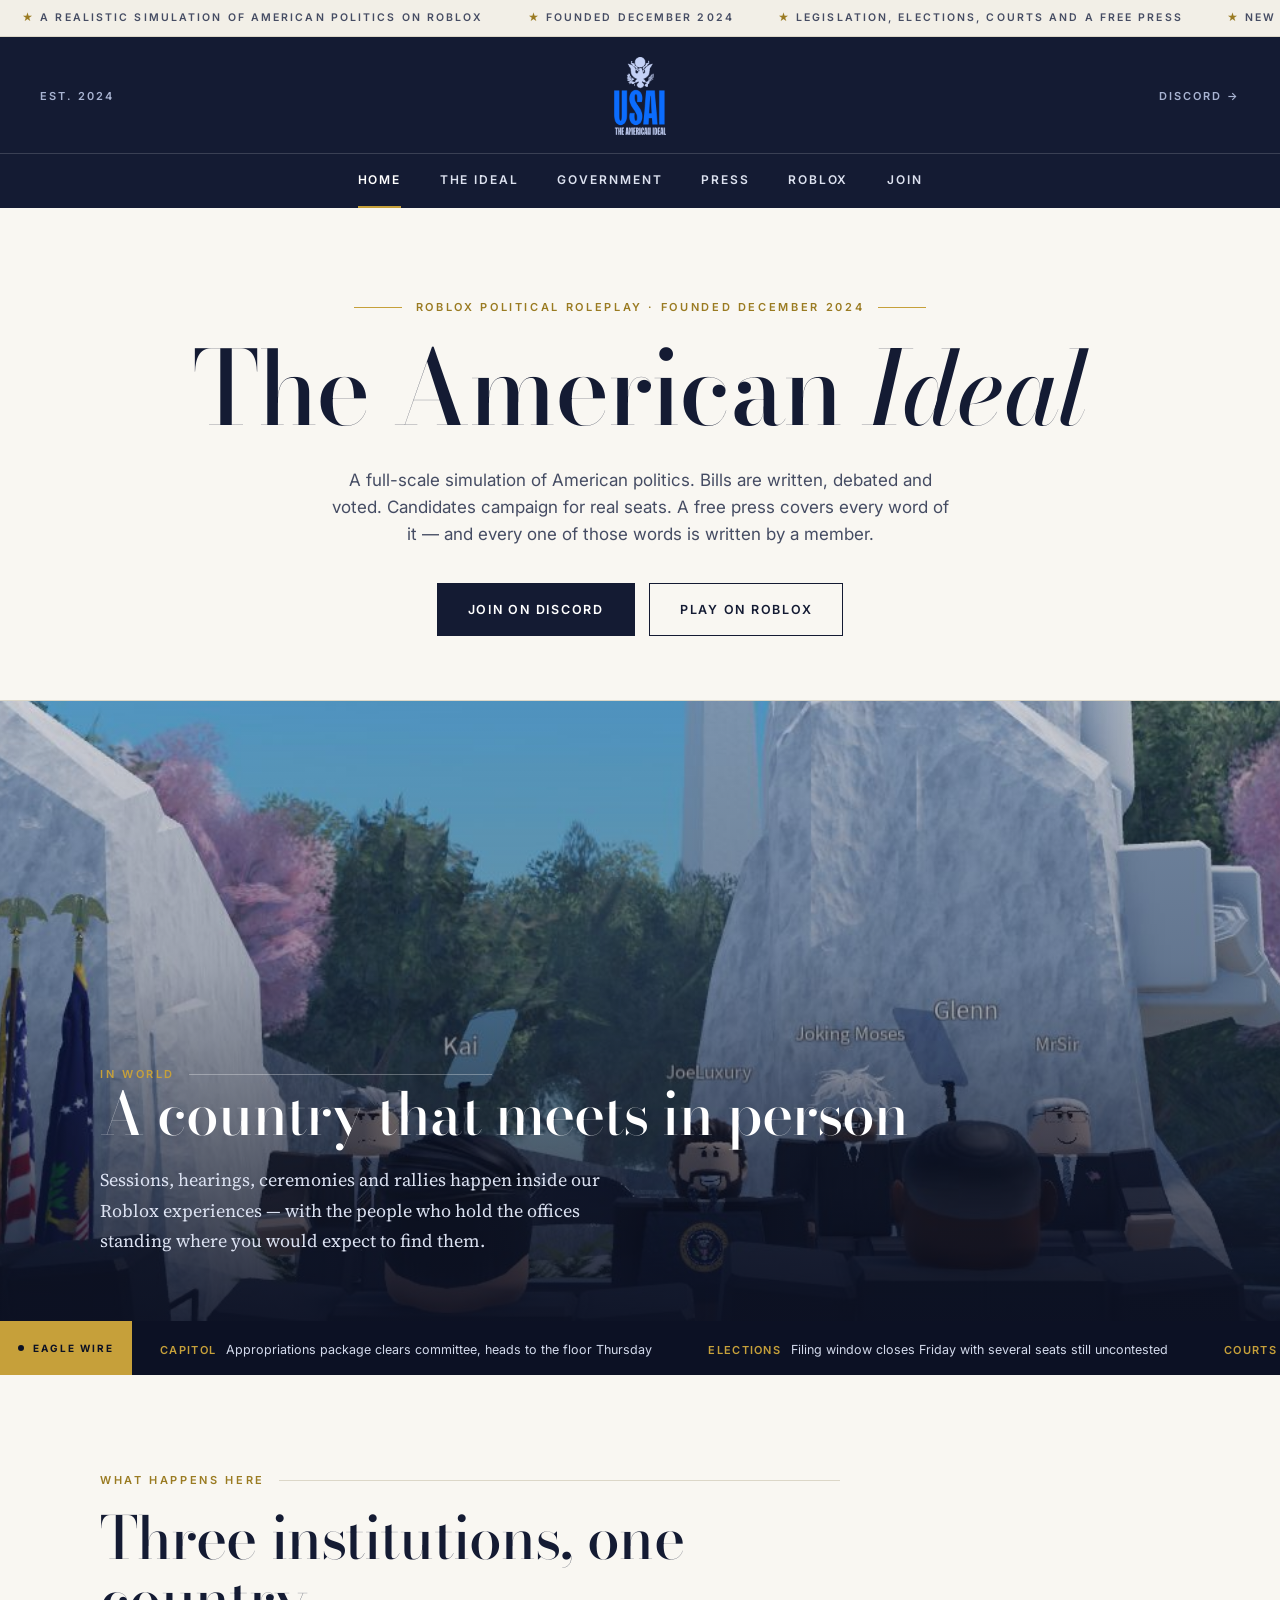
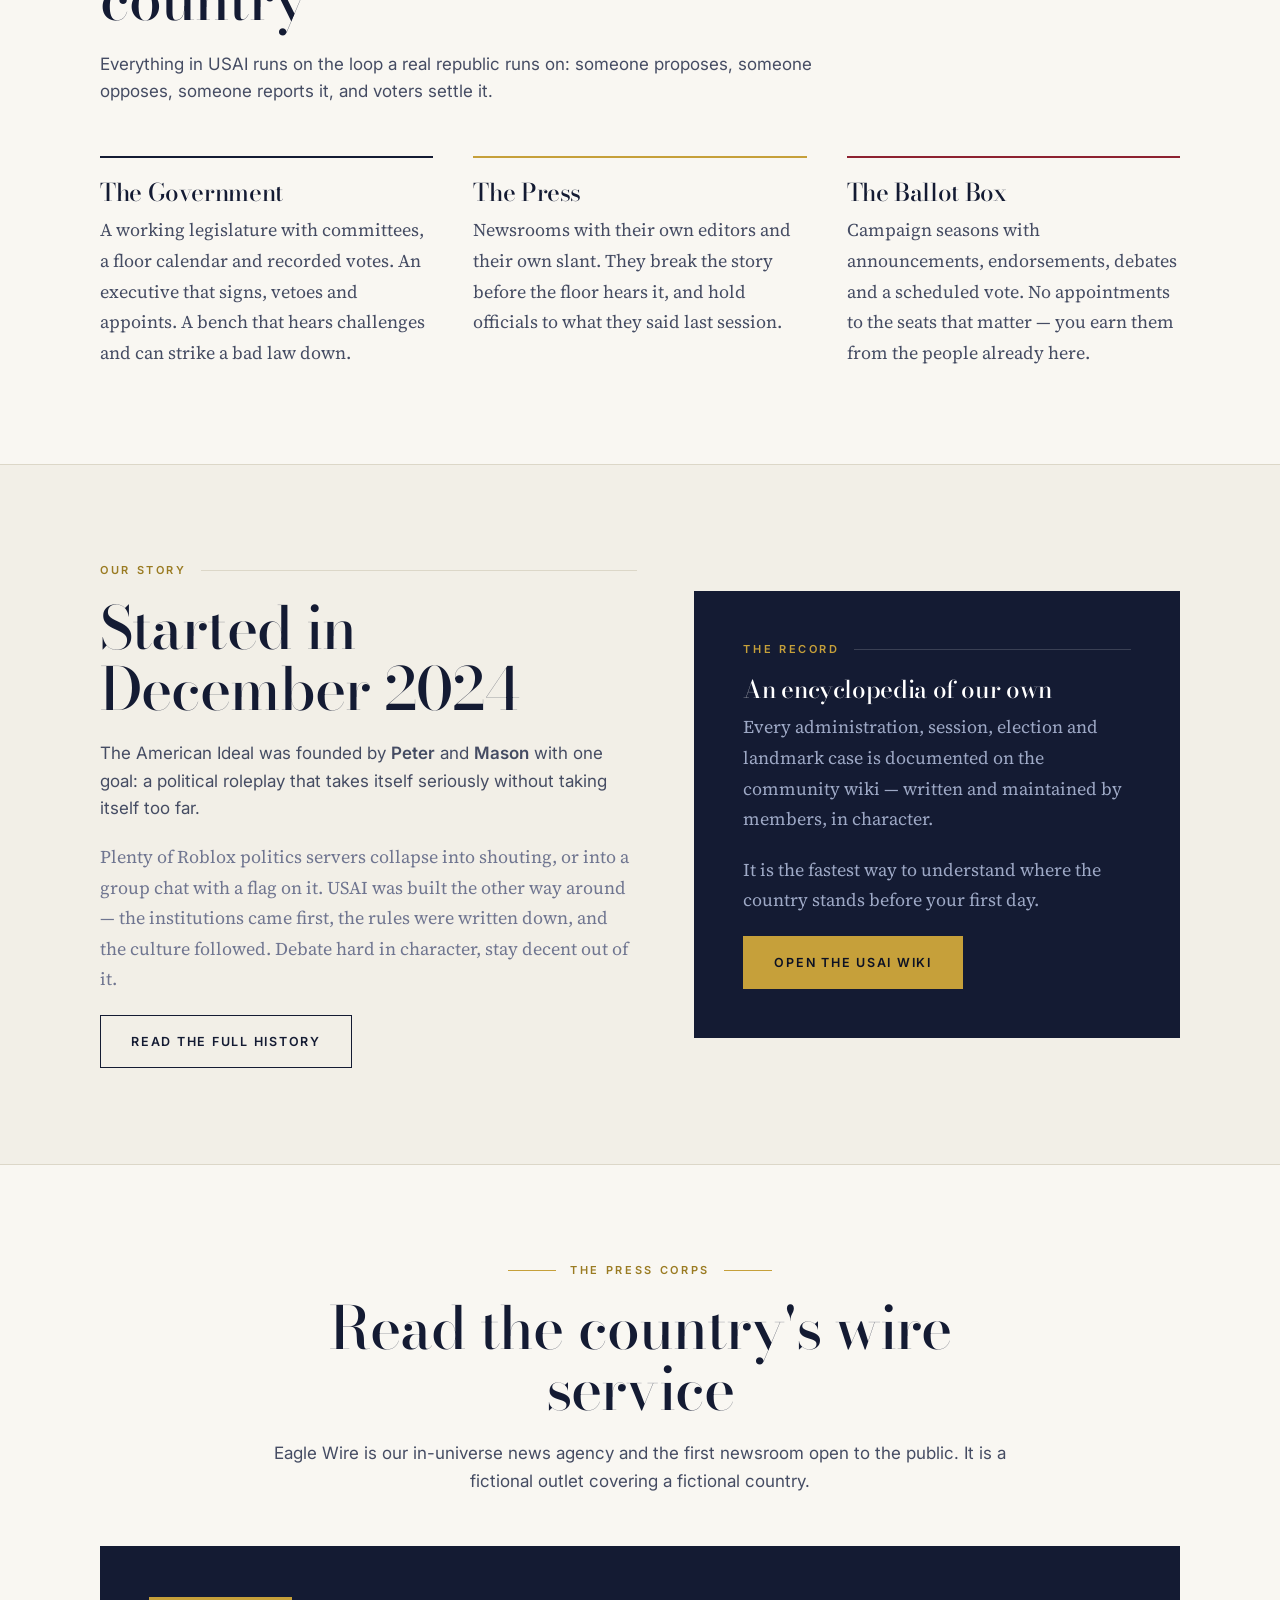
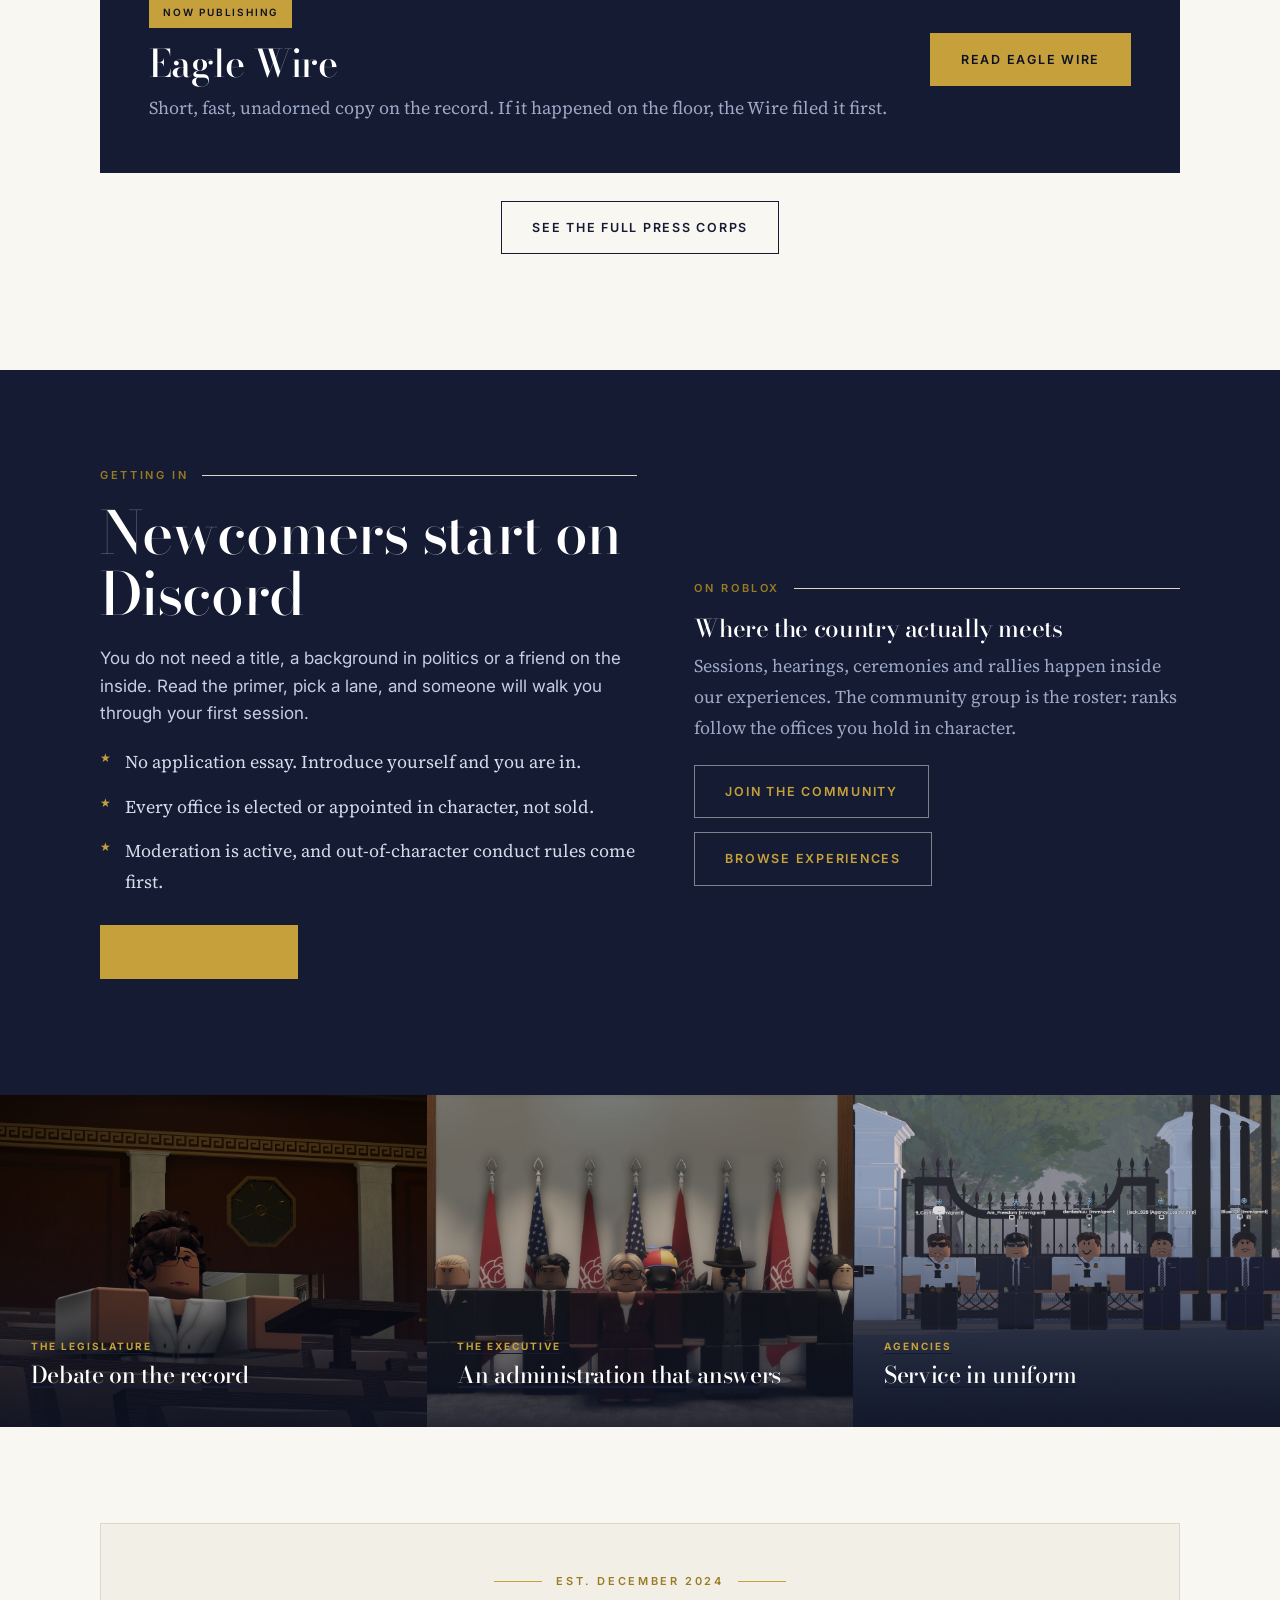
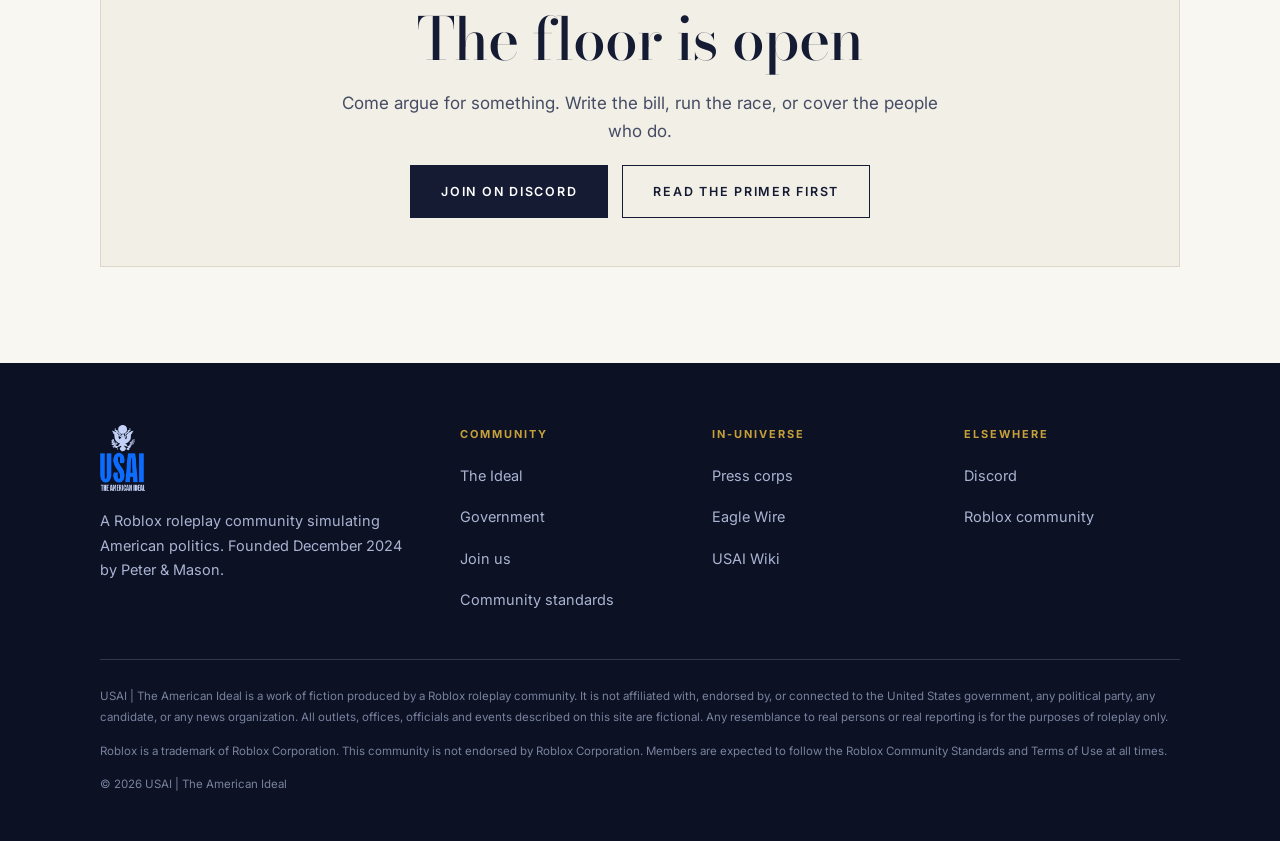
==== commit d79a0c1b: "Add files via upload" ====
--- a/index.html
+++ b/index.html
@@ -45,7 +45,7 @@
     <button class="menu-btn" type="button" aria-expanded="false" aria-controls="navbar"><span class="bars"></span>Menu</button>
     <span class="head-side" aria-hidden="true">Est. 2024</span>
     <a class="brand" href="index.html"><img src="assets/usai-logo.png" alt="USAI | The American Ideal" width="130" height="62"></a>
-    <span class="head-side right"><a href="https://discord.gg/USAI" rel="noopener">Discord &rarr;</a></span>
+    <span class="head-side right"><a href="https://discord.gg/USAI" target="_blank" rel="noopener noreferrer">Discord &rarr;</a></span>
   </div>
   <div class="nav-bar" id="navbar">
     <div class="wrap">
@@ -69,14 +69,20 @@
       <h1>The American <em>Ideal</em></h1>
       <p class="lead">A full-scale simulation of American politics. Bills are written, debated and voted. Candidates campaign for real seats. A free press covers every word of it &mdash; and every one of those words is written by a member.</p>
       <div class="hero-cta">
-        <a class="btn btn-primary" href="https://discord.gg/USAI" rel="noopener">Join on Discord</a>
-        <a class="btn btn-ghost" href="https://www.roblox.com/communities/35400491/USAI-The-American-Ideal#!/about" target="_blank" rel="noopener">Play on Roblox</a>
-      </div>
-    </div>
-    <div class="wrap">
-      <figure class="hero-figure" style="margin-bottom:0">
-        <img src="assets/usai-hero.png" alt="A member of the administration reading the morning papers." width="760" height="545">
-      </figure>
+        <a class="btn btn-primary" href="https://discord.gg/USAI" target="_blank" rel="noopener noreferrer">Join on Discord</a>
+        <a class="btn btn-ghost" href="https://www.roblox.com/communities/35400491/USAI-The-American-Ideal#!/about" target="_blank" rel="noopener noreferrer">Play on Roblox</a>
+      </div>
+    </div>
+  </section>
+
+  <section class="showcase bleed">
+    <img src="assets/photos/ceremony.jpg" alt="Members gathered for an outdoor ceremony." loading="lazy" decoding="async">
+    <div class="showcase-body">
+      <div class="wrap">
+        <p class="eyebrow">In world</p>
+        <h2>A country that meets in person</h2>
+        <p>Sessions, hearings, ceremonies and rallies happen inside our Roblox experiences &mdash; with the people who hold the offices standing where you would expect to find them.</p>
+      </div>
     </div>
   </section>
 
@@ -134,7 +140,7 @@
         <h3>An encyclopedia of our own</h3>
         <p class="muted">Every administration, session, election and landmark case is documented on the community wiki &mdash; written and maintained by members, in character.</p>
         <p class="muted">It is the fastest way to understand where the country stands before your first day.</p>
-        <a class="btn btn-gold" href="https://usai.miraheze.org/wiki/Main_Page" target="_blank" rel="noopener">Open the USAI Wiki</a>
+        <a class="btn btn-gold" href="https://usai.miraheze.org/wiki/Main_Page" target="_blank" rel="noopener noreferrer">Open the USAI Wiki</a>
       </div>
     </div>
   </section>
@@ -169,20 +175,47 @@
           <li>Every office is elected or appointed in character, not sold.</li>
           <li>Moderation is active, and out-of-character conduct rules come first.</li>
         </ul>
-        <p style="margin-top:28px"><a class="btn btn-gold" href="https://discord.gg/USAI" rel="noopener">Join on Discord</a></p>
+        <p style="margin-top:28px"><a class="btn btn-gold" href="https://discord.gg/USAI" target="_blank" rel="noopener noreferrer">Join on Discord</a></p>
       </div>
       <div class="reveal">
         <p class="eyebrow">On Roblox</p>
         <h3>Where the country actually meets</h3>
         <p class="muted">Sessions, hearings, ceremonies and rallies happen inside our experiences. The community group is the roster: ranks follow the offices you hold in character.</p>
         <div class="hero-cta" style="justify-content:flex-start;margin-top:22px">
-          <a class="btn btn-outline-light" href="https://www.roblox.com/communities/35400491/USAI-The-American-Ideal#!/about" target="_blank" rel="noopener">Join the community</a>
+          <a class="btn btn-outline-light" href="https://www.roblox.com/communities/35400491/USAI-The-American-Ideal#!/about" target="_blank" rel="noopener noreferrer">Join the community</a>
           <a class="btn btn-outline-light" href="roblox.html">Browse experiences</a>
         </div>
       </div>
     </div>
   </section>
 
+
+  <section class="plates bleed">
+    <a class="plate" href="government.html">
+      <img src="assets/photos/chamber.jpg" alt="A legislator addressing the chamber." loading="lazy" decoding="async">
+      <div class="plate-body">
+        <span class="tag">The Legislature</span>
+        <h3>Debate on the record</h3>
+        <p>Committees, a floor calendar and recorded votes. Every word is written in character by a member.</p>
+      </div>
+    </a>
+    <a class="plate" href="government.html">
+      <img src="assets/photos/cabinet.jpg" alt="A cabinet line-up in front of the flags." loading="lazy" decoding="async">
+      <div class="plate-body">
+        <span class="tag">The Executive</span>
+        <h3>An administration that answers</h3>
+        <p>Departments file reports, cabinet officers take questions, and the record follows them to the next election.</p>
+      </div>
+    </a>
+    <a class="plate" href="roblox.html">
+      <img src="assets/photos/gates.jpg" alt="Officers posted at the gates." loading="lazy" decoding="async">
+      <div class="plate-body">
+        <span class="tag">Agencies</span>
+        <h3>Service in uniform</h3>
+        <p>Protective details, agency leadership and the everyday posts that keep the simulation running.</p>
+      </div>
+    </a>
+  </section>
   <section class="section">
     <div class="wrap">
       <div class="panel panel-tint reveal" style="text-align:center">
@@ -190,7 +223,7 @@
         <h2>The floor is open</h2>
         <p class="lead" style="max-width:600px;margin-inline:auto">Come argue for something. Write the bill, run the race, or cover the people who do.</p>
         <div class="hero-cta">
-          <a class="btn btn-primary" href="https://discord.gg/USAI" rel="noopener">Join on Discord</a>
+          <a class="btn btn-primary" href="https://discord.gg/USAI" target="_blank" rel="noopener noreferrer">Join on Discord</a>
           <a class="btn btn-ghost" href="join.html">Read the primer first</a>
         </div>
       </div>
@@ -220,14 +253,14 @@
         <ul>
           <li><a href="press.html">Press corps</a></li>
           <li><a href="wire/index.html">Eagle Wire</a></li>
-          <li><a href="https://usai.miraheze.org/wiki/Main_Page" target="_blank" rel="noopener">USAI Wiki</a></li>
+          <li><a href="https://usai.miraheze.org/wiki/Main_Page" target="_blank" rel="noopener noreferrer">USAI Wiki</a></li>
         </ul>
       </div>
       <div>
         <h4>Elsewhere</h4>
         <ul>
-          <li><a href="https://discord.gg/USAI" rel="noopener">Discord</a></li>
-          <li><a href="https://www.roblox.com/communities/35400491/USAI-The-American-Ideal#!/about" target="_blank" rel="noopener">Roblox community</a></li>
+          <li><a href="https://discord.gg/USAI" target="_blank" rel="noopener noreferrer">Discord</a></li>
+          <li><a href="https://www.roblox.com/communities/35400491/USAI-The-American-Ideal#!/about" target="_blank" rel="noopener noreferrer">Roblox community</a></li>
         </ul>
       </div>
     </div>
--- a/styles.css
+++ b/styles.css
@@ -285,3 +285,85 @@
   *, *::before, *::after { animation-duration: .001ms !important; animation-iteration-count: 1 !important; transition-duration: .001ms !important; }
   .reveal { opacity: 1; transform: none; }
 }
+
+/* ==========================================================================
+   Full-bleed photography
+   ========================================================================== */
+
+.bleed { width: 100%; }
+
+/* One edge-to-edge image with the caption over it */
+.showcase {
+  position: relative; width: 100%;
+  min-height: clamp(360px, 52vw, 620px);
+  display: flex; align-items: flex-end;
+  overflow: hidden; background: var(--navy);
+}
+.showcase img {
+  position: absolute; inset: 0; width: 100%; height: 100%;
+  object-fit: cover; object-position: center;
+  transform: scale(1.02); transition: transform 1.1s cubic-bezier(.2,.7,.3,1);
+}
+.showcase:hover img { transform: scale(1.06); }
+.showcase::after {
+  content: ""; position: absolute; inset: 0;
+  background: linear-gradient(180deg, rgba(12,17,36,.15) 0%, rgba(12,17,36,.28) 42%, rgba(12,17,36,.88) 100%);
+}
+.showcase-body { position: relative; z-index: 2; width: 100%; padding-block: clamp(34px, 5vw, 64px); }
+.showcase-body h2, .showcase-body h3 { color: #fff; }
+.showcase-body p { color: #DCE2F2; max-width: 56ch; margin-bottom: 0; }
+.showcase-body .eyebrow { color: var(--gold-lift); }
+.showcase-body .eyebrow::after { background: rgba(255,255,255,.3); }
+
+/* Grid of images, caption revealed over each on hover */
+.plates { display: grid; grid-template-columns: repeat(3, 1fr); gap: 0; }
+.plates.two { grid-template-columns: repeat(2, 1fr); }
+.plate {
+  position: relative; overflow: hidden; background: var(--navy);
+  min-height: clamp(240px, 26vw, 380px);
+  display: flex; align-items: flex-end;
+}
+.plate img {
+  position: absolute; inset: 0; width: 100%; height: 100%;
+  object-fit: cover; transition: transform 1s cubic-bezier(.2,.7,.3,1), filter .5s ease;
+}
+.plate::after {
+  content: ""; position: absolute; inset: 0;
+  background: linear-gradient(180deg, rgba(12,17,36,0) 30%, rgba(12,17,36,.86) 100%);
+  transition: background .45s ease;
+}
+.plate:hover img, .plate:focus-within img { transform: scale(1.07); }
+.plate:hover::after, .plate:focus-within::after {
+  background: linear-gradient(180deg, rgba(12,17,36,.28) 0%, rgba(12,17,36,.92) 100%);
+}
+.plate-body { position: relative; z-index: 2; padding: clamp(20px, 2.4vw, 32px); width: 100%; }
+.plate-body .tag {
+  display: block; font-family: var(--ui); font-size: 10px; font-weight: 700;
+  letter-spacing: .2em; text-transform: uppercase; color: var(--gold-lift); margin-bottom: 8px;
+}
+.plate-body h3 { color: #fff; font-size: clamp(20px, 1.8vw, 26px); margin-bottom: 0; }
+.plate-body p {
+  color: #C9D2E8; font-family: var(--ui); font-size: 14.5px; line-height: 1.55;
+  margin: 10px 0 0; max-width: 40ch;
+  opacity: 0; max-height: 0; transform: translateY(8px);
+  transition: opacity .4s ease, max-height .5s ease, transform .4s ease;
+}
+.plate:hover .plate-body p, .plate:focus-within .plate-body p {
+  opacity: 1; max-height: 160px; transform: none;
+}
+
+/* Small print note — replaces the oversized disclaimer panel */
+.smallprint {
+  font-family: var(--ui); font-size: 12.5px; line-height: 1.65; color: var(--ink-3);
+  border-top: 1px solid var(--rule); padding-top: 18px; margin-top: 8px;
+}
+.smallprint strong { color: var(--ink-2); font-weight: 600; }
+
+@media (max-width: 900px) {
+  .plates, .plates.two { grid-template-columns: 1fr; }
+  .plate-body p { opacity: 1; max-height: 160px; transform: none; }
+}
+@media (prefers-reduced-motion: reduce) {
+  .showcase img, .plate img { transition: none; }
+  .showcase:hover img, .plate:hover img { transform: none; }
+}
